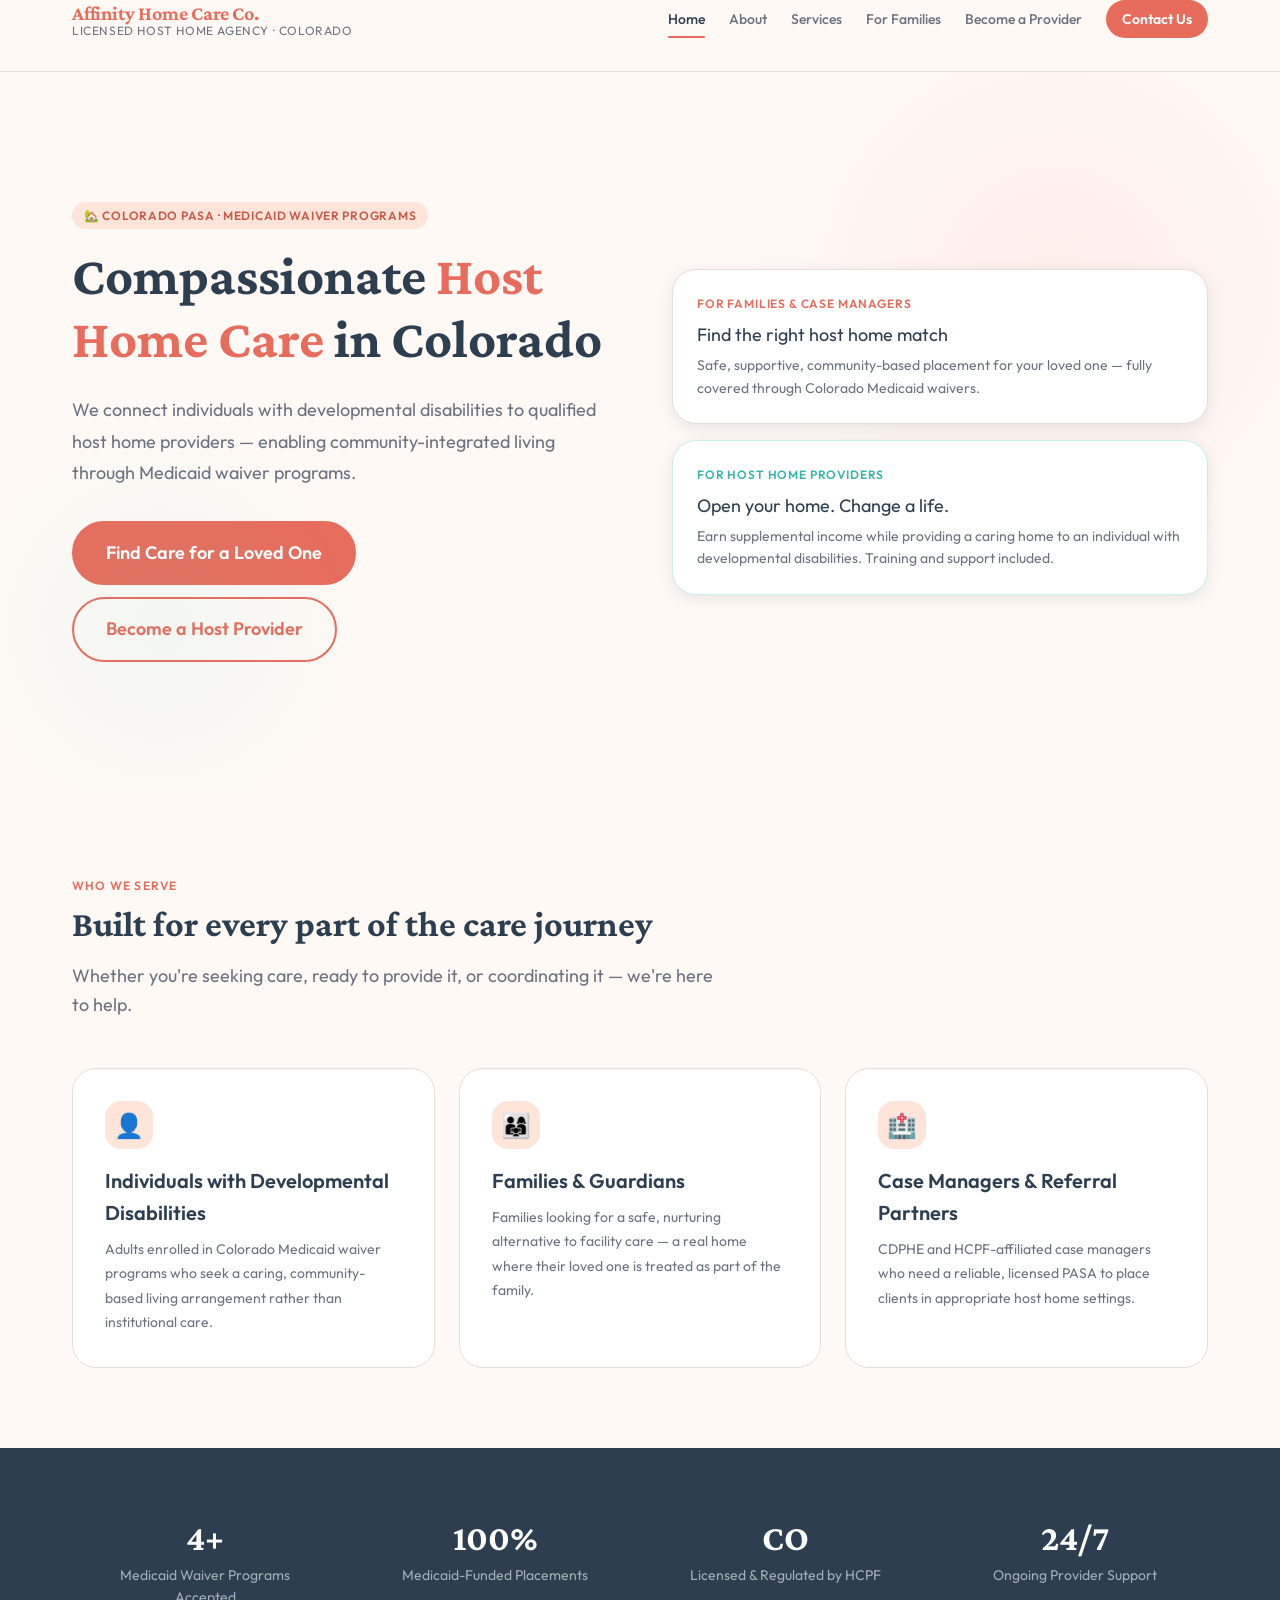
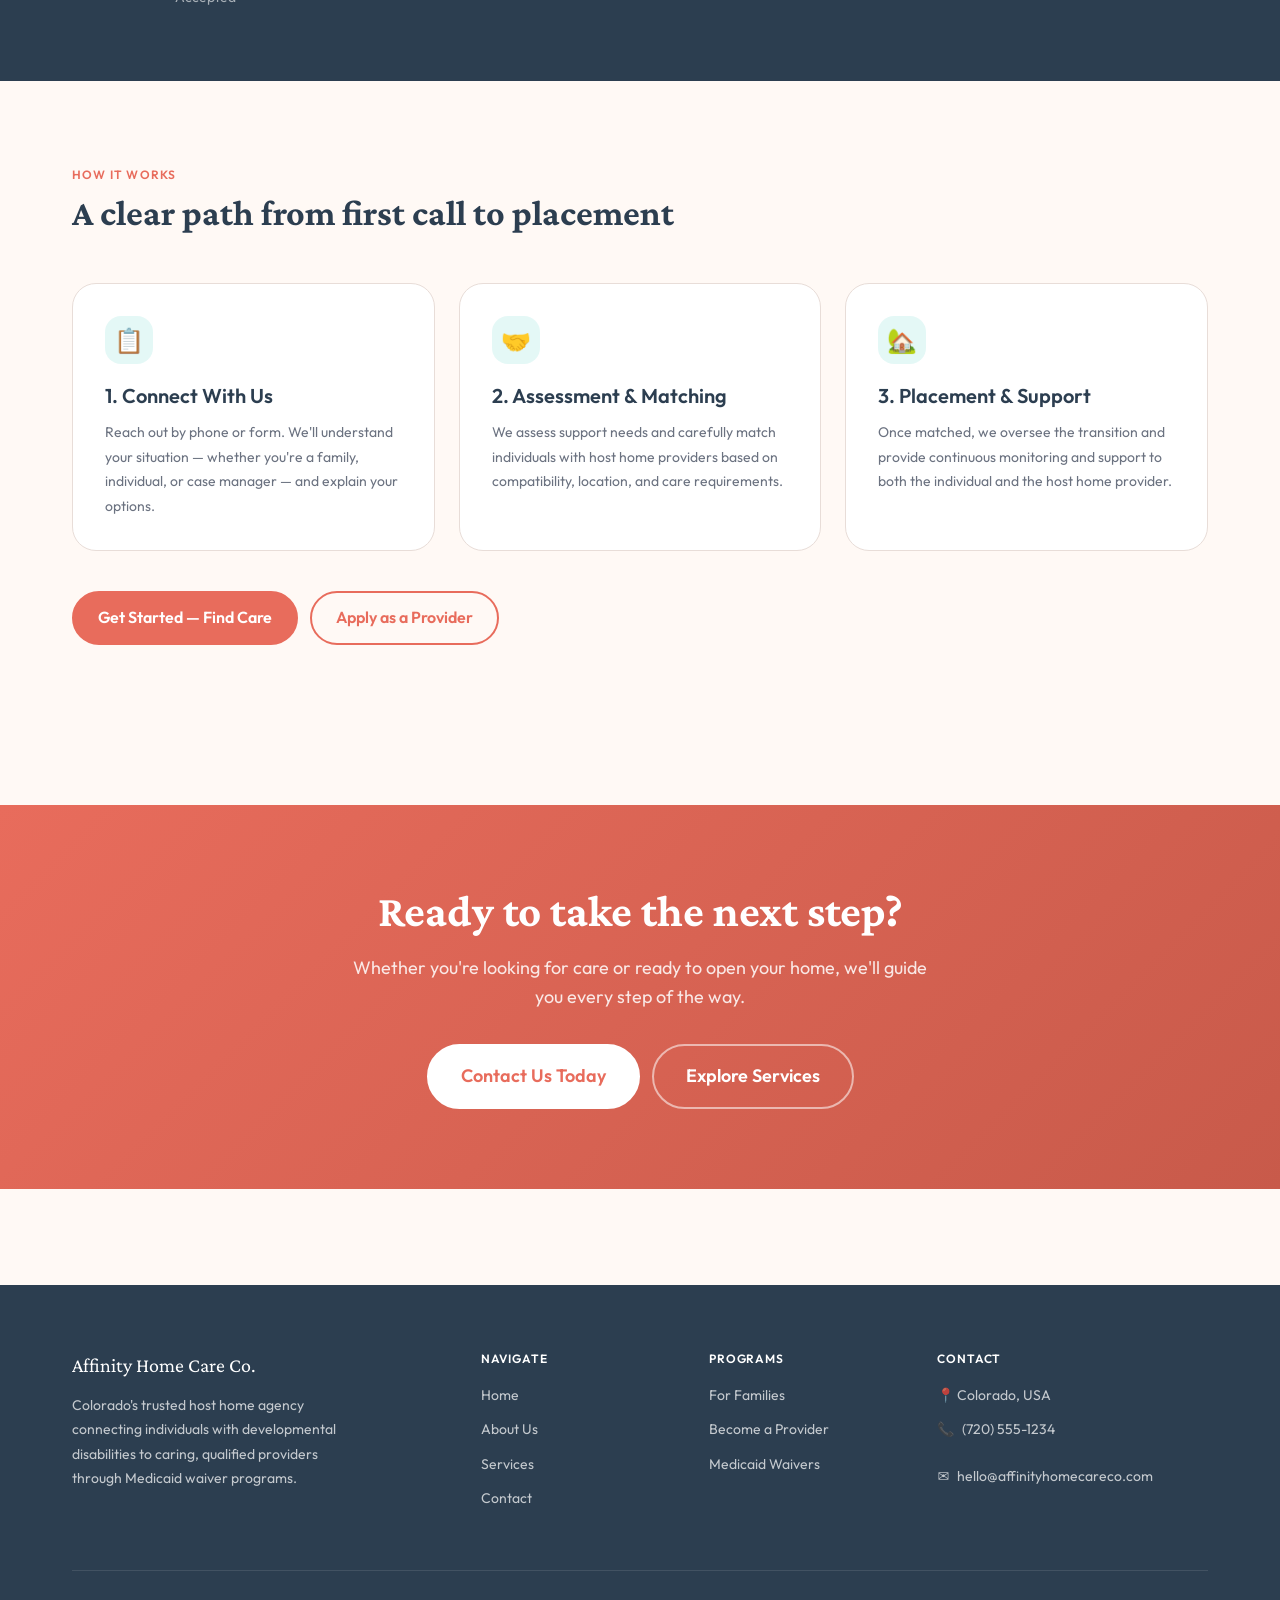
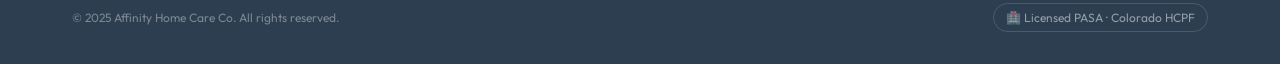
==== index.html @ 522bf079 "Add complete static website for affinityhomecareco.com Six-page site (Home, About, Services, Contact" ====
<!DOCTYPE html>
<html lang="en">
<head>
  <meta charset="UTF-8">
  <meta name="viewport" content="width=device-width, initial-scale=1.0">
  <meta name="description" content="Affinity Home Care Co. is a Colorado licensed host home agency (PASA) connecting individuals with developmental disabilities to caring, qualified providers through Medicaid waiver programs.">
  <meta name="robots" content="index, follow">
  <title>Affinity Home Care Co. | Colorado Host Home Agency</title>

  <link rel="preconnect" href="https://fonts.googleapis.com">
  <link rel="preconnect" href="https://fonts.gstatic.com" crossorigin>

  <link rel="stylesheet" href="css/base.css">
  <link rel="stylesheet" href="css/layout.css">
  <link rel="stylesheet" href="css/components.css">
  <link rel="stylesheet" href="css/pages/home.css">
</head>
<body>

  <!-- ── Header ── -->
  <header class="site-header" id="site-header">
    <div class="container">
      <nav class="nav" aria-label="Main navigation">
        <a href="index.html" class="nav__logo" aria-label="Affinity Home Care Co. — home">
          <span class="nav__logo-name">Affinity Home Care Co.</span>
          <span class="nav__logo-tag">Licensed Host Home Agency · Colorado</span>
        </a>

        <button class="nav__toggle" aria-expanded="false" aria-controls="nav-links" aria-label="Toggle navigation">
          <span></span><span></span><span></span>
        </button>

        <div class="nav__links" id="nav-links">
          <a href="index.html"     class="nav__link">Home</a>
          <a href="about.html"     class="nav__link">About</a>
          <a href="services.html"  class="nav__link">Services</a>
          <a href="families.html"  class="nav__link">For Families</a>
          <a href="providers.html" class="nav__link">Become a Provider</a>
          <a href="contact.html"   class="nav__cta">Contact Us</a>
        </div>
      </nav>
    </div>
  </header>

  <!-- ── Main ── -->
  <main>

    <!-- Hero -->
    <section class="hero">
      <div class="container">
        <div class="hero__inner">

          <div class="hero__content">
            <div class="hero__label">🏡 Colorado PASA · Medicaid Waiver Programs</div>
            <h1 class="hero__title">
              Compassionate <span>Host Home Care</span> in Colorado
            </h1>
            <p class="hero__desc">
              We connect individuals with developmental disabilities to qualified host home providers — enabling community-integrated living through Medicaid waiver programs.
            </p>
            <div class="hero__actions">
              <a href="families.html"  class="btn btn-primary btn-lg">Find Care for a Loved One</a>
              <a href="providers.html" class="btn btn-outline btn-lg">Become a Host Provider</a>
            </div>
          </div>

          <div class="hero__visual" aria-hidden="true">
            <div class="hero-card reveal">
              <div class="hero-card__eyebrow">For Families &amp; Case Managers</div>
              <div class="hero-card__title">Find the right host home match</div>
              <div class="hero-card__body">Safe, supportive, community-based placement for your loved one — fully covered through Colorado Medicaid waivers.</div>
            </div>
            <div class="hero-card hero-card--accent reveal reveal-delay-2">
              <div class="hero-card__eyebrow">For Host Home Providers</div>
              <div class="hero-card__title">Open your home. Change a life.</div>
              <div class="hero-card__body">Earn supplemental income while providing a caring home to an individual with developmental disabilities. Training and support included.</div>
            </div>
          </div>

        </div>
      </div>
    </section>

    <!-- Who We Serve -->
    <section class="section">
      <div class="container">
        <div class="section__header reveal">
          <div class="section__label">Who We Serve</div>
          <h2 class="section__title">Built for every part of the care journey</h2>
          <p class="section__desc">Whether you're seeking care, ready to provide it, or coordinating it — we're here to help.</p>
        </div>

        <div class="serve-grid">
          <div class="card reveal reveal-delay-1">
            <div class="card__icon">👤</div>
            <div class="card__title">Individuals with Developmental Disabilities</div>
            <p class="card__desc">Adults enrolled in Colorado Medicaid waiver programs who seek a caring, community-based living arrangement rather than institutional care.</p>
          </div>
          <div class="card reveal reveal-delay-2">
            <div class="card__icon">👨‍👩‍👧</div>
            <div class="card__title">Families &amp; Guardians</div>
            <p class="card__desc">Families looking for a safe, nurturing alternative to facility care — a real home where their loved one is treated as part of the family.</p>
          </div>
          <div class="card reveal reveal-delay-3">
            <div class="card__icon">🏥</div>
            <div class="card__title">Case Managers &amp; Referral Partners</div>
            <p class="card__desc">CDPHE and HCPF-affiliated case managers who need a reliable, licensed PASA to place clients in appropriate host home settings.</p>
          </div>
        </div>
      </div>
    </section>

    <!-- Stats bar -->
    <div class="stats-bar">
      <div class="container">
        <div class="grid-4">
          <div class="stat reveal">
            <div class="stat__number">4+</div>
            <div class="stat__label">Medicaid Waiver Programs Accepted</div>
          </div>
          <div class="stat reveal reveal-delay-1">
            <div class="stat__number">100%</div>
            <div class="stat__label">Medicaid-Funded Placements</div>
          </div>
          <div class="stat reveal reveal-delay-2">
            <div class="stat__number">CO</div>
            <div class="stat__label">Licensed &amp; Regulated by HCPF</div>
          </div>
          <div class="stat reveal reveal-delay-3">
            <div class="stat__number">24/7</div>
            <div class="stat__label">Ongoing Provider Support</div>
          </div>
        </div>
      </div>
    </div>

    <!-- How It Works -->
    <section class="section">
      <div class="container">
        <div class="section__header reveal">
          <div class="section__label">How It Works</div>
          <h2 class="section__title">A clear path from first call to placement</h2>
        </div>

        <div class="grid-3">
          <div class="card reveal reveal-delay-1">
            <div class="card__icon card__icon--accent">📋</div>
            <div class="card__title">1. Connect With Us</div>
            <p class="card__desc">Reach out by phone or form. We'll understand your situation — whether you're a family, individual, or case manager — and explain your options.</p>
          </div>
          <div class="card reveal reveal-delay-2">
            <div class="card__icon card__icon--accent">🤝</div>
            <div class="card__title">2. Assessment &amp; Matching</div>
            <p class="card__desc">We assess support needs and carefully match individuals with host home providers based on compatibility, location, and care requirements.</p>
          </div>
          <div class="card reveal reveal-delay-3">
            <div class="card__icon card__icon--accent">🏡</div>
            <div class="card__title">3. Placement &amp; Support</div>
            <p class="card__desc">Once matched, we oversee the transition and provide continuous monitoring and support to both the individual and the host home provider.</p>
          </div>
        </div>

        <div style="margin-top: var(--sp-10); display: flex; gap: var(--sp-3); flex-wrap: wrap;">
          <a href="families.html"  class="btn btn-primary reveal">Get Started — Find Care</a>
          <a href="providers.html" class="btn btn-outline reveal reveal-delay-1">Apply as a Provider</a>
        </div>
      </div>
    </section>

    <!-- Home CTA -->
    <div class="home-cta">
      <div class="container">
        <h2 class="home-cta__title">Ready to take the next step?</h2>
        <p class="home-cta__desc">Whether you're looking for care or ready to open your home, we'll guide you every step of the way.</p>
        <div class="home-cta__actions">
          <a href="contact.html"   class="btn btn-lg" style="background:white; color:var(--clr-primary); border-color:white;">Contact Us Today</a>
          <a href="services.html"  class="btn btn-outline btn-lg">Explore Services</a>
        </div>
      </div>
    </div>

  </main>

  <!-- ── Footer ── -->
  <footer class="site-footer">
    <div class="container">
      <div class="footer__grid">
        <div class="footer__col">
          <div class="footer__brand-name">Affinity Home Care Co.</div>
          <p class="footer__brand-desc">Colorado's trusted host home agency connecting individuals with developmental disabilities to caring, qualified providers through Medicaid waiver programs.</p>
        </div>
        <div class="footer__col">
          <div class="footer__col-title">Navigate</div>
          <a href="index.html">Home</a>
          <a href="about.html">About Us</a>
          <a href="services.html">Services</a>
          <a href="contact.html">Contact</a>
        </div>
        <div class="footer__col">
          <div class="footer__col-title">Programs</div>
          <a href="families.html">For Families</a>
          <a href="providers.html">Become a Provider</a>
          <a href="services.html#waivers">Medicaid Waivers</a>
        </div>
        <div class="footer__col">
          <div class="footer__col-title">Contact</div>
          <div class="footer__contact-item">📍 Colorado, USA</div>
          <div class="footer__contact-item">📞 <a href="tel:+17205551234">(720) 555-1234</a></div>
          <div class="footer__contact-item">✉️ <a href="mailto:hello@affinityhomecareco.com">hello@affinityhomecareco.com</a></div>
        </div>
      </div>
      <div class="footer__bottom">
        <span>&copy; 2025 Affinity Home Care Co. All rights reserved.</span>
        <span class="footer__badge">🏥 Licensed PASA · Colorado HCPF</span>
      </div>
    </div>
  </footer>

  <script src="js/nav.js"></script>
  <script src="js/animations.js"></script>
</body>
</html>
---- css/base.css ----
@import url('https://fonts.googleapis.com/css2?family=Crimson+Pro:ital,wght@0,400;0,600;0,700;1,400&family=Outfit:wght@400;500;600;700&display=swap');
@import './tokens.css';

*, *::before, *::after {
  box-sizing: border-box;
  margin: 0;
  padding: 0;
}

html {
  scroll-behavior: smooth;
  -webkit-text-size-adjust: 100%;
}

body {
  font-family: var(--font-body);
  font-size: var(--text-base);
  color: var(--clr-text);
  background-color: var(--clr-bg);
  line-height: 1.6;
  -webkit-font-smoothing: antialiased;
  -moz-osx-font-smoothing: grayscale;
}

img, svg {
  display: block;
  max-width: 100%;
}

a {
  color: inherit;
  text-decoration: none;
}

ul, ol {
  list-style: none;
}

button {
  cursor: pointer;
  font-family: inherit;
  border: none;
  background: none;
}

input, textarea, select {
  font-family: inherit;
  font-size: inherit;
}

h1, h2, h3, h4, h5, h6 {
  font-family: var(--font-heading);
  line-height: 1.2;
  color: var(--clr-text);
}

h1 { font-size: var(--text-5xl); }
h2 { font-size: var(--text-4xl); }
h3 { font-size: var(--text-2xl); }
h4 { font-size: var(--text-xl); }

p { max-width: 65ch; }

:focus-visible {
  outline: 2px solid var(--clr-primary);
  outline-offset: 3px;
  border-radius: var(--radius-sm);
}

.sr-only {
  position: absolute;
  width: 1px;
  height: 1px;
  padding: 0;
  margin: -1px;
  overflow: hidden;
  clip: rect(0, 0, 0, 0);
  white-space: nowrap;
  border: 0;
}
---- css/layout.css ----
@import './tokens.css';

/* ────────────────────────────────
   Container
   ──────────────────────────────── */
.container {
  width: 100%;
  max-width: var(--container-max);
  margin-inline: auto;
  padding-inline: var(--container-pad);
}

/* ────────────────────────────────
   Site Header & Nav
   ──────────────────────────────── */
.site-header {
  position: sticky;
  top: 0;
  z-index: 100;
  height: var(--nav-height);
  background: rgba(255, 249, 245, 0.96);
  backdrop-filter: blur(10px);
  -webkit-backdrop-filter: blur(10px);
  border-bottom: 1px solid var(--clr-border);
  transition: box-shadow var(--t-base);
}

.site-header.scrolled {
  box-shadow: var(--shadow-sm);
}

.nav {
  display: flex;
  align-items: center;
  justify-content: space-between;
  height: 100%;
}

.nav__logo {
  display: flex;
  flex-direction: column;
  line-height: 1.1;
  text-decoration: none;
}

.nav__logo-name {
  font-family: var(--font-heading);
  font-size: var(--text-xl);
  font-weight: var(--weight-bold);
  color: var(--clr-primary);
  letter-spacing: -0.01em;
}

.nav__logo-tag {
  font-size: var(--text-xs);
  color: var(--clr-text-muted);
  letter-spacing: 0.05em;
  text-transform: uppercase;
}

.nav__links {
  display: flex;
  align-items: center;
  gap: var(--sp-6);
}

.nav__link {
  font-size: var(--text-sm);
  font-weight: var(--weight-medium);
  color: var(--clr-text-muted);
  transition: color var(--t-fast);
  padding-block: var(--sp-2);
  position: relative;
}

.nav__link::after {
  content: '';
  position: absolute;
  bottom: 0;
  left: 0;
  width: 0;
  height: 2px;
  background: var(--clr-primary);
  transition: width var(--t-base);
  border-radius: var(--radius-full);
}

.nav__link:hover,
.nav__link.active {
  color: var(--clr-text);
}

.nav__link:hover::after,
.nav__link.active::after {
  width: 100%;
}

.nav__cta {
  font-size: var(--text-sm);
  font-weight: var(--weight-semibold);
  padding: var(--sp-2) var(--sp-4);
  background: var(--clr-primary);
  color: white;
  border-radius: var(--radius-full);
  transition: background var(--t-fast), transform var(--t-fast);
}

.nav__cta:hover {
  background: var(--clr-primary-dark);
  transform: translateY(-1px);
}

/* Mobile toggle */
.nav__toggle {
  display: none;
  flex-direction: column;
  gap: 5px;
  padding: var(--sp-2);
  z-index: 110;
  background: none;
  border: none;
  cursor: pointer;
}

.nav__toggle span {
  display: block;
  width: 22px;
  height: 2px;
  background: var(--clr-text);
  border-radius: var(--radius-full);
  transition: transform var(--t-base), opacity var(--t-base);
}

.nav__toggle[aria-expanded="true"] span:nth-child(1) {
  transform: translateY(7px) rotate(45deg);
}

.nav__toggle[aria-expanded="true"] span:nth-child(2) {
  opacity: 0;
}

.nav__toggle[aria-expanded="true"] span:nth-child(3) {
  transform: translateY(-7px) rotate(-45deg);
}

@media (max-width: 768px) {
  .nav__toggle { display: flex; }

  .nav__links {
    display: none;
    position: fixed;
    inset: var(--nav-height) 0 0 0;
    background: var(--clr-bg);
    flex-direction: column;
    align-items: center;
    justify-content: center;
    gap: var(--sp-8);
    z-index: 99;
  }

  .nav__links.open { display: flex; }

  .nav__link {
    font-size: var(--text-lg);
  }

  .nav__cta {
    font-size: var(--text-base);
    padding: var(--sp-3) var(--sp-8);
  }
}

/* ────────────────────────────────
   Site Footer
   ──────────────────────────────── */
.site-footer {
  background: var(--clr-text);
  color: rgba(255, 255, 255, 0.72);
  padding-block: var(--sp-16) var(--sp-8);
  margin-top: var(--sp-24);
}

.footer__grid {
  display: grid;
  grid-template-columns: 2fr 1fr 1fr 1.5fr;
  gap: var(--sp-12);
  padding-bottom: var(--sp-12);
  border-bottom: 1px solid rgba(255, 255, 255, 0.1);
  margin-bottom: var(--sp-8);
}

.footer__brand-name {
  font-family: var(--font-heading);
  font-size: var(--text-xl);
  color: white;
  margin-bottom: var(--sp-3);
}

.footer__brand-desc {
  font-size: var(--text-sm);
  line-height: 1.75;
  max-width: 30ch;
}

.footer__col-title {
  font-size: var(--text-xs);
  font-weight: var(--weight-semibold);
  color: white;
  letter-spacing: 0.07em;
  text-transform: uppercase;
  margin-bottom: var(--sp-4);
}

.footer__col a {
  display: block;
  font-size: var(--text-sm);
  margin-bottom: var(--sp-3);
  transition: color var(--t-fast);
}

.footer__col a:hover { color: white; }

.footer__contact-item {
  display: flex;
  align-items: flex-start;
  gap: var(--sp-2);
  font-size: var(--text-sm);
  margin-bottom: var(--sp-3);
}

.footer__bottom {
  display: flex;
  align-items: center;
  justify-content: space-between;
  font-size: var(--text-xs);
  color: rgba(255, 255, 255, 0.38);
}

.footer__badge {
  display: inline-flex;
  align-items: center;
  gap: var(--sp-2);
  padding: var(--sp-1) var(--sp-3);
  border: 1px solid rgba(255, 255, 255, 0.15);
  border-radius: var(--radius-full);
  font-size: var(--text-xs);
  color: rgba(255, 255, 255, 0.5);
}

@media (max-width: 900px) {
  .footer__grid { grid-template-columns: 1fr 1fr; }
}

@media (max-width: 560px) {
  .footer__grid { grid-template-columns: 1fr; gap: var(--sp-8); }
  .footer__bottom {
    flex-direction: column;
    gap: var(--sp-3);
    text-align: center;
  }
}

/* ────────────────────────────────
   Page layout helpers
   ──────────────────────────────── */
.page-hero {
  background: var(--clr-bg-alt);
  padding-block: var(--sp-16) var(--sp-12);
  border-bottom: 1px solid var(--clr-border);
}

.page-hero__label {
  display: inline-block;
  font-size: var(--text-xs);
  font-weight: var(--weight-semibold);
  letter-spacing: 0.1em;
  text-transform: uppercase;
  color: var(--clr-primary);
  margin-bottom: var(--sp-3);
}

.page-hero__title {
  font-size: clamp(2rem, 4vw, 3rem);
  margin-bottom: var(--sp-4);
}

.page-hero__desc {
  font-size: var(--text-lg);
  color: var(--clr-text-muted);
  max-width: 55ch;
}

.section {
  padding-block: var(--sp-20);
}

.section--alt {
  background: var(--clr-bg-alt);
}

.section__header {
  margin-bottom: var(--sp-12);
}

.section__label {
  display: inline-block;
  font-size: var(--text-xs);
  font-weight: var(--weight-semibold);
  letter-spacing: 0.1em;
  text-transform: uppercase;
  color: var(--clr-primary);
  margin-bottom: var(--sp-2);
}

.section__title {
  margin-bottom: var(--sp-4);
}

.section__desc {
  font-size: var(--text-lg);
  color: var(--clr-text-muted);
  max-width: 55ch;
}
---- css/components.css ----
@import './tokens.css';

/* ────────────────────────────────
   Buttons
   ──────────────────────────────── */
.btn {
  display: inline-flex;
  align-items: center;
  gap: var(--sp-2);
  padding: var(--sp-3) var(--sp-6);
  font-family: var(--font-body);
  font-size: var(--text-base);
  font-weight: var(--weight-semibold);
  border-radius: var(--radius-full);
  border: 2px solid transparent;
  cursor: pointer;
  text-decoration: none;
  white-space: nowrap;
  transition: background var(--t-fast), color var(--t-fast),
              border-color var(--t-fast), transform var(--t-fast),
              box-shadow var(--t-fast);
}

.btn:hover { transform: translateY(-2px); box-shadow: var(--shadow-md); }
.btn:active { transform: translateY(0); }

.btn-primary {
  background: var(--clr-primary);
  color: white;
  border-color: var(--clr-primary);
}
.btn-primary:hover { background: var(--clr-primary-dark); border-color: var(--clr-primary-dark); }

.btn-outline {
  background: transparent;
  color: var(--clr-primary);
  border-color: var(--clr-primary);
}
.btn-outline:hover { background: var(--clr-primary-light); }

.btn-accent {
  background: var(--clr-accent);
  color: white;
  border-color: var(--clr-accent);
}
.btn-accent:hover { background: var(--clr-accent-dark); border-color: var(--clr-accent-dark); }

.btn-lg {
  padding: var(--sp-4) var(--sp-8);
  font-size: var(--text-lg);
}

.btn-sm {
  padding: var(--sp-2) var(--sp-4);
  font-size: var(--text-sm);
}

/* ────────────────────────────────
   Cards
   ──────────────────────────────── */
.card {
  background: var(--clr-surface);
  border: 1px solid var(--clr-border);
  border-radius: var(--radius-xl);
  padding: var(--sp-8);
  transition: box-shadow var(--t-base), transform var(--t-base);
}

.card:hover { box-shadow: var(--shadow-md); transform: translateY(-3px); }

.card__icon {
  width: 48px;
  height: 48px;
  border-radius: var(--radius-lg);
  display: flex;
  align-items: center;
  justify-content: center;
  font-size: 1.5rem;
  margin-bottom: var(--sp-4);
  background: var(--clr-primary-light);
}

.card__icon--accent { background: rgba(78, 205, 196, 0.15); }

.card__title {
  font-size: var(--text-xl);
  font-weight: var(--weight-semibold);
  margin-bottom: var(--sp-2);
}

.card__desc {
  font-size: var(--text-sm);
  color: var(--clr-text-muted);
  line-height: 1.75;
}

/* ────────────────────────────────
   Badges
   ──────────────────────────────── */
.badge {
  display: inline-flex;
  align-items: center;
  gap: var(--sp-1);
  padding: var(--sp-1) var(--sp-3);
  border-radius: var(--radius-full);
  font-size: var(--text-xs);
  font-weight: var(--weight-semibold);
}

.badge--primary { background: var(--clr-primary-light); color: var(--clr-primary-dark); }
.badge--accent  { background: rgba(78, 205, 196, 0.15); color: var(--clr-accent-dark); }
.badge--success { background: rgba(34, 197, 94, 0.12);  color: #15803D; }

/* ────────────────────────────────
   Forms
   ──────────────────────────────── */
.form {
  display: flex;
  flex-direction: column;
  gap: var(--sp-4);
}

.form__row {
  display: grid;
  grid-template-columns: 1fr 1fr;
  gap: var(--sp-4);
}

.form__field {
  display: flex;
  flex-direction: column;
  gap: var(--sp-2);
}

.form__label {
  font-size: var(--text-sm);
  font-weight: var(--weight-medium);
  color: var(--clr-text);
}

.form__label--required::after {
  content: ' *';
  color: var(--clr-primary);
}

.form__input,
.form__select,
.form__textarea {
  width: 100%;
  padding: var(--sp-3) var(--sp-4);
  border: 1px solid var(--clr-border);
  border-radius: var(--radius-md);
  background: var(--clr-surface);
  color: var(--clr-text);
  font-size: var(--text-base);
  transition: border-color var(--t-fast), box-shadow var(--t-fast);
}

.form__input:focus,
.form__select:focus,
.form__textarea:focus {
  outline: none;
  border-color: var(--clr-primary);
  box-shadow: 0 0 0 3px rgba(232, 108, 92, 0.12);
}

.form__input.error,
.form__select.error,
.form__textarea.error {
  border-color: var(--clr-error);
}

.form__textarea { resize: vertical; min-height: 120px; }

.form__error {
  font-size: var(--text-xs);
  color: var(--clr-error);
  display: none;
}

.form__error.visible { display: block; }

.form__notice {
  padding: var(--sp-4) var(--sp-6);
  border-radius: var(--radius-md);
  font-weight: var(--weight-medium);
  font-size: var(--text-sm);
  display: none;
}

.form__notice.visible { display: block; }

.form__notice--success {
  background: rgba(34, 197, 94, 0.1);
  border: 1px solid rgba(34, 197, 94, 0.3);
  color: #15803D;
}

.form__notice--error {
  background: rgba(239, 68, 68, 0.08);
  border: 1px solid rgba(239, 68, 68, 0.25);
  color: #B91C1C;
}

@media (max-width: 600px) {
  .form__row { grid-template-columns: 1fr; }
}

/* ────────────────────────────────
   Grid helpers
   ──────────────────────────────── */
.grid-2 { display: grid; grid-template-columns: repeat(2, 1fr); gap: var(--sp-6); }
.grid-3 { display: grid; grid-template-columns: repeat(3, 1fr); gap: var(--sp-6); }
.grid-4 { display: grid; grid-template-columns: repeat(4, 1fr); gap: var(--sp-6); }

@media (max-width: 900px) {
  .grid-3 { grid-template-columns: repeat(2, 1fr); }
  .grid-4 { grid-template-columns: repeat(2, 1fr); }
}

@media (max-width: 600px) {
  .grid-2, .grid-3, .grid-4 { grid-template-columns: 1fr; }
}

/* ────────────────────────────────
   Stat block
   ──────────────────────────────── */
.stat {
  text-align: center;
  padding: var(--sp-6);
}

.stat__number {
  font-family: var(--font-heading);
  font-size: var(--text-4xl);
  font-weight: var(--weight-bold);
  color: var(--clr-primary);
  line-height: 1;
  margin-bottom: var(--sp-2);
}

.stat__label {
  font-size: var(--text-sm);
  color: var(--clr-text-muted);
}

/* ────────────────────────────────
   Checklist
   ──────────────────────────────── */
.checklist {
  display: flex;
  flex-direction: column;
  gap: var(--sp-3);
}

.checklist__item {
  display: flex;
  align-items: flex-start;
  gap: var(--sp-3);
  font-size: var(--text-base);
}

.checklist__icon {
  flex-shrink: 0;
  width: 20px;
  height: 20px;
  border-radius: var(--radius-full);
  background: var(--clr-primary-light);
  display: flex;
  align-items: center;
  justify-content: center;
  margin-top: 2px;
  color: var(--clr-primary);
  font-size: 0.65rem;
  font-weight: var(--weight-bold);
}

/* ────────────────────────────────
   FAQ accordion
   ──────────────────────────────── */
.faq {
  display: flex;
  flex-direction: column;
  gap: var(--sp-3);
}

.faq__item {
  border: 1px solid var(--clr-border);
  border-radius: var(--radius-lg);
  overflow: hidden;
  background: var(--clr-surface);
}

.faq__question {
  width: 100%;
  text-align: left;
  padding: var(--sp-4) var(--sp-6);
  font-weight: var(--weight-semibold);
  font-size: var(--text-base);
  background: var(--clr-surface);
  cursor: pointer;
  display: flex;
  justify-content: space-between;
  align-items: center;
  gap: var(--sp-4);
  transition: background var(--t-fast);
  border: none;
  font-family: var(--font-body);
  color: var(--clr-text);
}

.faq__question:hover { background: var(--clr-bg-alt); }

.faq__icon {
  flex-shrink: 0;
  font-size: 1.25rem;
  transition: transform var(--t-base);
  color: var(--clr-primary);
  line-height: 1;
}

.faq__item.open .faq__icon { transform: rotate(45deg); }

.faq__answer {
  max-height: 0;
  overflow: hidden;
  transition: max-height var(--t-slow);
}

.faq__answer-inner {
  padding: 0 var(--sp-6) var(--sp-6);
  font-size: var(--text-sm);
  color: var(--clr-text-muted);
  line-height: 1.8;
}

.faq__item.open .faq__answer { max-height: 600px; }

/* ────────────────────────────────
   Reveal animation
   ──────────────────────────────── */
.reveal {
  opacity: 0;
  transform: translateY(24px);
  transition: opacity var(--t-slow), transform var(--t-slow);
}

.reveal.visible {
  opacity: 1;
  transform: translateY(0);
}

.reveal-delay-1 { transition-delay: 100ms; }
.reveal-delay-2 { transition-delay: 200ms; }
.reveal-delay-3 { transition-delay: 300ms; }
.reveal-delay-4 { transition-delay: 400ms; }
---- css/pages/home.css ----
@import '../tokens.css';

/* ── Hero ── */
.hero {
  min-height: calc(88vh - var(--nav-height));
  display: flex;
  align-items: center;
  padding-block: var(--sp-20);
  position: relative;
  overflow: hidden;
}

.hero::before {
  content: '';
  position: absolute;
  top: -15%;
  right: -8%;
  width: 650px;
  height: 650px;
  border-radius: var(--radius-full);
  background: radial-gradient(circle, rgba(232, 108, 92, 0.08) 0%, transparent 68%);
  pointer-events: none;
}

.hero::after {
  content: '';
  position: absolute;
  bottom: -8%;
  left: -5%;
  width: 450px;
  height: 450px;
  border-radius: var(--radius-full);
  background: radial-gradient(circle, rgba(78, 205, 196, 0.07) 0%, transparent 68%);
  pointer-events: none;
}

.hero__inner {
  display: grid;
  grid-template-columns: 1fr 1fr;
  gap: var(--sp-16);
  align-items: center;
}

.hero__label {
  display: inline-flex;
  align-items: center;
  gap: var(--sp-2);
  padding: var(--sp-1) var(--sp-3);
  background: var(--clr-primary-light);
  color: var(--clr-primary-dark);
  border-radius: var(--radius-full);
  font-size: var(--text-xs);
  font-weight: var(--weight-semibold);
  letter-spacing: 0.06em;
  text-transform: uppercase;
  margin-bottom: var(--sp-4);
}

.hero__title {
  font-size: var(--text-5xl);
  line-height: 1.15;
  margin-bottom: var(--sp-6);
}

.hero__title span { color: var(--clr-primary); }

.hero__desc {
  font-size: var(--text-lg);
  color: var(--clr-text-muted);
  line-height: 1.75;
  margin-bottom: var(--sp-8);
  max-width: 50ch;
}

.hero__actions {
  display: flex;
  flex-wrap: wrap;
  gap: var(--sp-3);
  align-items: center;
}

/* Visual column */
.hero__visual {
  display: flex;
  flex-direction: column;
  gap: var(--sp-4);
}

.hero-card {
  background: var(--clr-surface);
  border: 1px solid var(--clr-border);
  border-radius: var(--radius-xl);
  padding: var(--sp-6);
  box-shadow: var(--shadow-md);
}

.hero-card--accent {
  border-color: rgba(78, 205, 196, 0.3);
}

.hero-card__eyebrow {
  font-size: var(--text-xs);
  font-weight: var(--weight-semibold);
  color: var(--clr-primary);
  text-transform: uppercase;
  letter-spacing: 0.07em;
  margin-bottom: var(--sp-2);
}

.hero-card--accent .hero-card__eyebrow {
  color: var(--clr-accent-dark);
}

.hero-card__title {
  font-size: var(--text-lg);
  margin-bottom: var(--sp-1);
}

.hero-card__body {
  font-size: var(--text-sm);
  color: var(--clr-text-muted);
}

/* ── Who We Serve ── */
.serve-grid {
  display: grid;
  grid-template-columns: repeat(3, 1fr);
  gap: var(--sp-6);
}

/* ── Stats bar ── */
.stats-bar {
  background: var(--clr-text);
  padding-block: var(--sp-12);
}

.stats-bar .stat__number { color: white; }
.stats-bar .stat__label  { color: rgba(255, 255, 255, 0.58); }

/* ── Home CTA ── */
.home-cta {
  background: linear-gradient(135deg, var(--clr-primary) 0%, #C85A4A 100%);
  padding-block: var(--sp-20);
  text-align: center;
  margin-top: var(--sp-20);
}

.home-cta__title {
  color: white;
  font-size: clamp(1.8rem, 3.5vw, 2.8rem);
  margin-bottom: var(--sp-4);
}

.home-cta__desc {
  color: rgba(255, 255, 255, 0.85);
  font-size: var(--text-lg);
  margin: 0 auto var(--sp-8);
  max-width: 50ch;
}

.home-cta__actions {
  display: flex;
  flex-wrap: wrap;
  gap: var(--sp-3);
  justify-content: center;
}

.home-cta .btn-outline {
  color: white;
  border-color: rgba(255, 255, 255, 0.55);
}

.home-cta .btn-outline:hover {
  background: rgba(255, 255, 255, 0.15);
}

@media (max-width: 900px) {
  .hero__inner { grid-template-columns: 1fr; }
  .hero__visual { display: none; }
  .serve-grid { grid-template-columns: 1fr; }
}
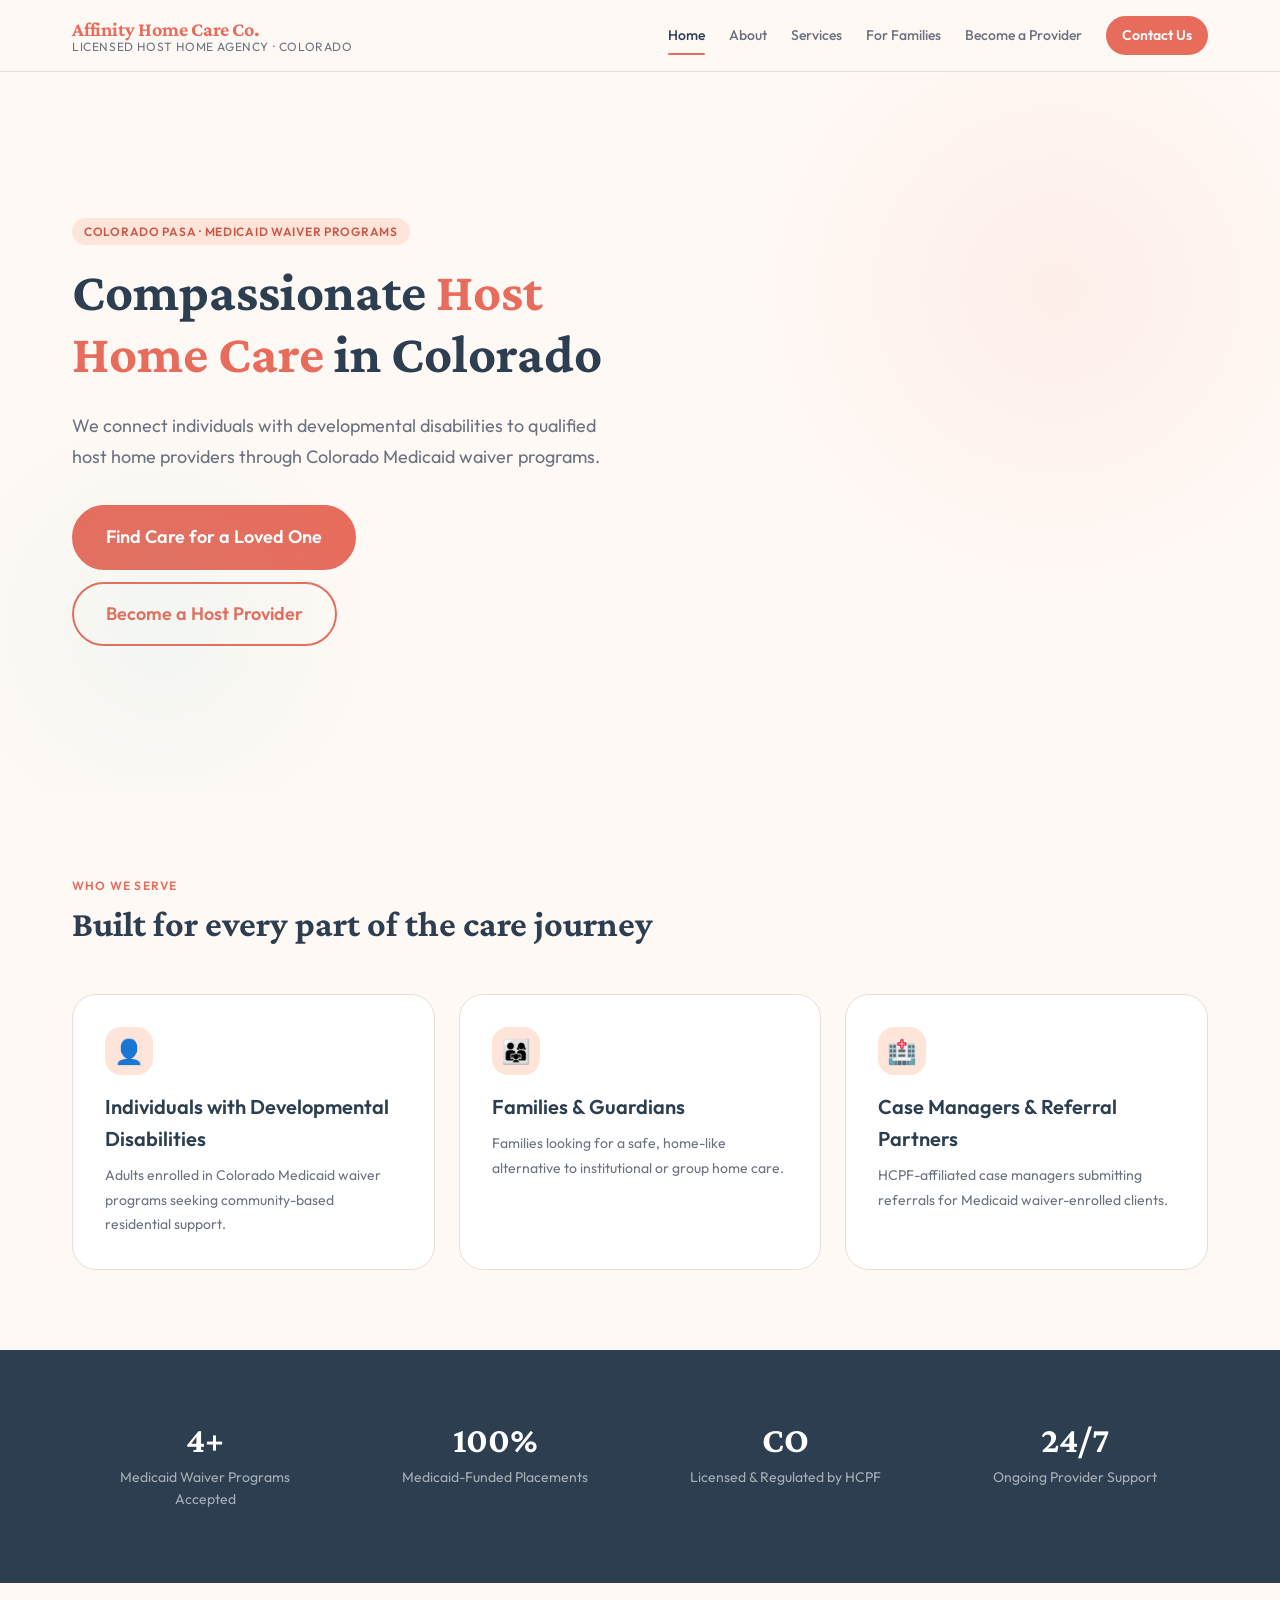
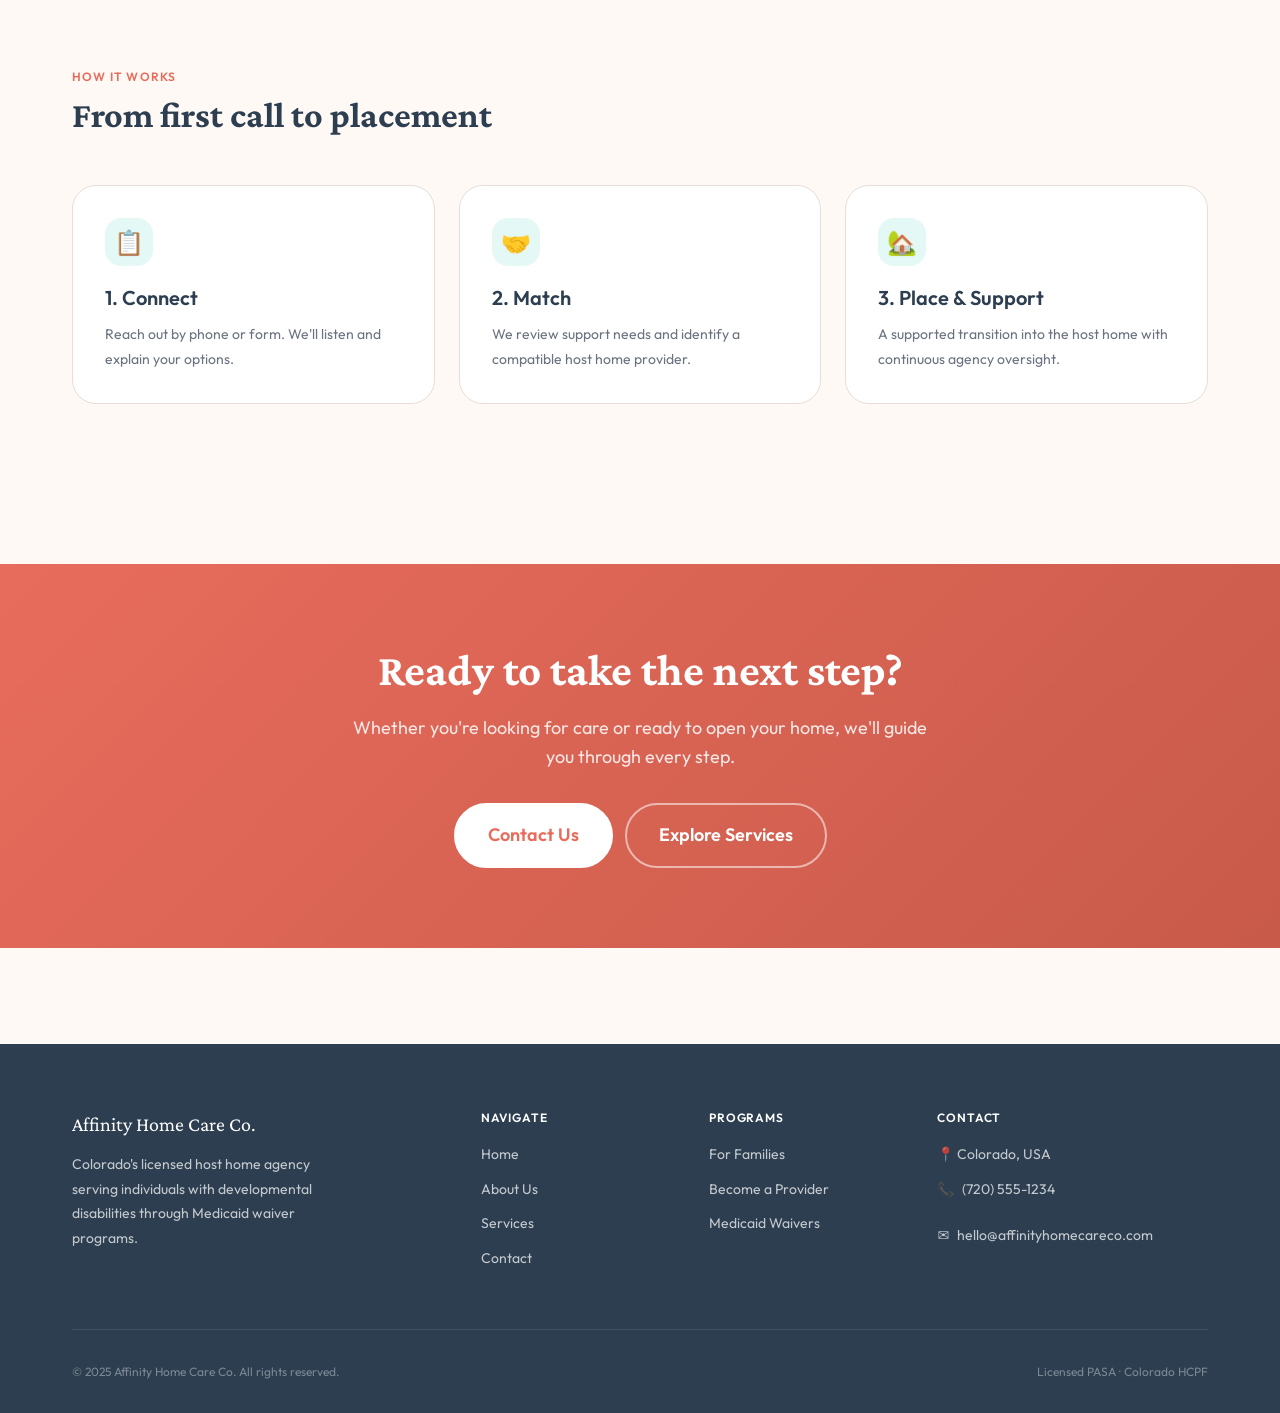
==== commit 17ae07e6: "Revise content density, emojis, and header alignment - Fix header: add height:100% to .site-header ." ====
--- a/index.html
+++ b/index.html
@@ -17,7 +17,6 @@
 </head>
 <body>
 
-  <!-- ── Header ── -->
   <header class="site-header" id="site-header">
     <div class="container">
       <nav class="nav" aria-label="Main navigation">
@@ -25,11 +24,9 @@
           <span class="nav__logo-name">Affinity Home Care Co.</span>
           <span class="nav__logo-tag">Licensed Host Home Agency · Colorado</span>
         </a>
-
         <button class="nav__toggle" aria-expanded="false" aria-controls="nav-links" aria-label="Toggle navigation">
           <span></span><span></span><span></span>
         </button>
-
         <div class="nav__links" id="nav-links">
           <a href="index.html"     class="nav__link">Home</a>
           <a href="about.html"     class="nav__link">About</a>
@@ -42,41 +39,21 @@
     </div>
   </header>
 
-  <!-- ── Main ── -->
   <main>
 
     <!-- Hero -->
     <section class="hero">
       <div class="container">
         <div class="hero__inner">
-
           <div class="hero__content">
-            <div class="hero__label">🏡 Colorado PASA · Medicaid Waiver Programs</div>
-            <h1 class="hero__title">
-              Compassionate <span>Host Home Care</span> in Colorado
-            </h1>
-            <p class="hero__desc">
-              We connect individuals with developmental disabilities to qualified host home providers — enabling community-integrated living through Medicaid waiver programs.
-            </p>
+            <div class="hero__label">Colorado PASA · Medicaid Waiver Programs</div>
+            <h1 class="hero__title">Compassionate <span>Host Home Care</span> in Colorado</h1>
+            <p class="hero__desc">We connect individuals with developmental disabilities to qualified host home providers through Colorado Medicaid waiver programs.</p>
             <div class="hero__actions">
               <a href="families.html"  class="btn btn-primary btn-lg">Find Care for a Loved One</a>
               <a href="providers.html" class="btn btn-outline btn-lg">Become a Host Provider</a>
             </div>
           </div>
-
-          <div class="hero__visual" aria-hidden="true">
-            <div class="hero-card reveal">
-              <div class="hero-card__eyebrow">For Families &amp; Case Managers</div>
-              <div class="hero-card__title">Find the right host home match</div>
-              <div class="hero-card__body">Safe, supportive, community-based placement for your loved one — fully covered through Colorado Medicaid waivers.</div>
-            </div>
-            <div class="hero-card hero-card--accent reveal reveal-delay-2">
-              <div class="hero-card__eyebrow">For Host Home Providers</div>
-              <div class="hero-card__title">Open your home. Change a life.</div>
-              <div class="hero-card__body">Earn supplemental income while providing a caring home to an individual with developmental disabilities. Training and support included.</div>
-            </div>
-          </div>
-
         </div>
       </div>
     </section>
@@ -87,30 +64,28 @@
         <div class="section__header reveal">
           <div class="section__label">Who We Serve</div>
           <h2 class="section__title">Built for every part of the care journey</h2>
-          <p class="section__desc">Whether you're seeking care, ready to provide it, or coordinating it — we're here to help.</p>
         </div>
-
         <div class="serve-grid">
           <div class="card reveal reveal-delay-1">
             <div class="card__icon">👤</div>
             <div class="card__title">Individuals with Developmental Disabilities</div>
-            <p class="card__desc">Adults enrolled in Colorado Medicaid waiver programs who seek a caring, community-based living arrangement rather than institutional care.</p>
+            <p class="card__desc">Adults enrolled in Colorado Medicaid waiver programs seeking community-based residential support.</p>
           </div>
           <div class="card reveal reveal-delay-2">
             <div class="card__icon">👨‍👩‍👧</div>
             <div class="card__title">Families &amp; Guardians</div>
-            <p class="card__desc">Families looking for a safe, nurturing alternative to facility care — a real home where their loved one is treated as part of the family.</p>
+            <p class="card__desc">Families looking for a safe, home-like alternative to institutional or group home care.</p>
           </div>
           <div class="card reveal reveal-delay-3">
             <div class="card__icon">🏥</div>
             <div class="card__title">Case Managers &amp; Referral Partners</div>
-            <p class="card__desc">CDPHE and HCPF-affiliated case managers who need a reliable, licensed PASA to place clients in appropriate host home settings.</p>
+            <p class="card__desc">HCPF-affiliated case managers submitting referrals for Medicaid waiver-enrolled clients.</p>
           </div>
         </div>
       </div>
     </section>
 
-    <!-- Stats bar -->
+    <!-- Stats -->
     <div class="stats-bar">
       <div class="container">
         <div class="grid-4">
@@ -139,55 +114,48 @@
       <div class="container">
         <div class="section__header reveal">
           <div class="section__label">How It Works</div>
-          <h2 class="section__title">A clear path from first call to placement</h2>
+          <h2 class="section__title">From first call to placement</h2>
         </div>
-
         <div class="grid-3">
           <div class="card reveal reveal-delay-1">
             <div class="card__icon card__icon--accent">📋</div>
-            <div class="card__title">1. Connect With Us</div>
-            <p class="card__desc">Reach out by phone or form. We'll understand your situation — whether you're a family, individual, or case manager — and explain your options.</p>
+            <div class="card__title">1. Connect</div>
+            <p class="card__desc">Reach out by phone or form. We'll listen and explain your options.</p>
           </div>
           <div class="card reveal reveal-delay-2">
             <div class="card__icon card__icon--accent">🤝</div>
-            <div class="card__title">2. Assessment &amp; Matching</div>
-            <p class="card__desc">We assess support needs and carefully match individuals with host home providers based on compatibility, location, and care requirements.</p>
+            <div class="card__title">2. Match</div>
+            <p class="card__desc">We review support needs and identify a compatible host home provider.</p>
           </div>
           <div class="card reveal reveal-delay-3">
             <div class="card__icon card__icon--accent">🏡</div>
-            <div class="card__title">3. Placement &amp; Support</div>
-            <p class="card__desc">Once matched, we oversee the transition and provide continuous monitoring and support to both the individual and the host home provider.</p>
+            <div class="card__title">3. Place &amp; Support</div>
+            <p class="card__desc">A supported transition into the host home with continuous agency oversight.</p>
           </div>
-        </div>
-
-        <div style="margin-top: var(--sp-10); display: flex; gap: var(--sp-3); flex-wrap: wrap;">
-          <a href="families.html"  class="btn btn-primary reveal">Get Started — Find Care</a>
-          <a href="providers.html" class="btn btn-outline reveal reveal-delay-1">Apply as a Provider</a>
         </div>
       </div>
     </section>
 
-    <!-- Home CTA -->
+    <!-- CTA -->
     <div class="home-cta">
       <div class="container">
         <h2 class="home-cta__title">Ready to take the next step?</h2>
-        <p class="home-cta__desc">Whether you're looking for care or ready to open your home, we'll guide you every step of the way.</p>
+        <p class="home-cta__desc">Whether you're looking for care or ready to open your home, we'll guide you through every step.</p>
         <div class="home-cta__actions">
-          <a href="contact.html"   class="btn btn-lg" style="background:white; color:var(--clr-primary); border-color:white;">Contact Us Today</a>
-          <a href="services.html"  class="btn btn-outline btn-lg">Explore Services</a>
+          <a href="contact.html"  class="btn btn-lg" style="background:white; color:var(--clr-primary); border-color:white;">Contact Us</a>
+          <a href="services.html" class="btn btn-outline btn-lg">Explore Services</a>
         </div>
       </div>
     </div>
 
   </main>
 
-  <!-- ── Footer ── -->
   <footer class="site-footer">
     <div class="container">
       <div class="footer__grid">
         <div class="footer__col">
           <div class="footer__brand-name">Affinity Home Care Co.</div>
-          <p class="footer__brand-desc">Colorado's trusted host home agency connecting individuals with developmental disabilities to caring, qualified providers through Medicaid waiver programs.</p>
+          <p class="footer__brand-desc">Colorado's licensed host home agency serving individuals with developmental disabilities through Medicaid waiver programs.</p>
         </div>
         <div class="footer__col">
           <div class="footer__col-title">Navigate</div>
@@ -211,7 +179,7 @@
       </div>
       <div class="footer__bottom">
         <span>&copy; 2025 Affinity Home Care Co. All rights reserved.</span>
-        <span class="footer__badge">🏥 Licensed PASA · Colorado HCPF</span>
+        <span>Licensed PASA · Colorado HCPF</span>
       </div>
     </div>
   </footer>
--- a/css/layout.css
+++ b/css/layout.css
@@ -8,6 +8,10 @@
   max-width: var(--container-max);
   margin-inline: auto;
   padding-inline: var(--container-pad);
+}
+
+.site-header .container {
+  height: 100%;
 }
 
 /* ────────────────────────────────
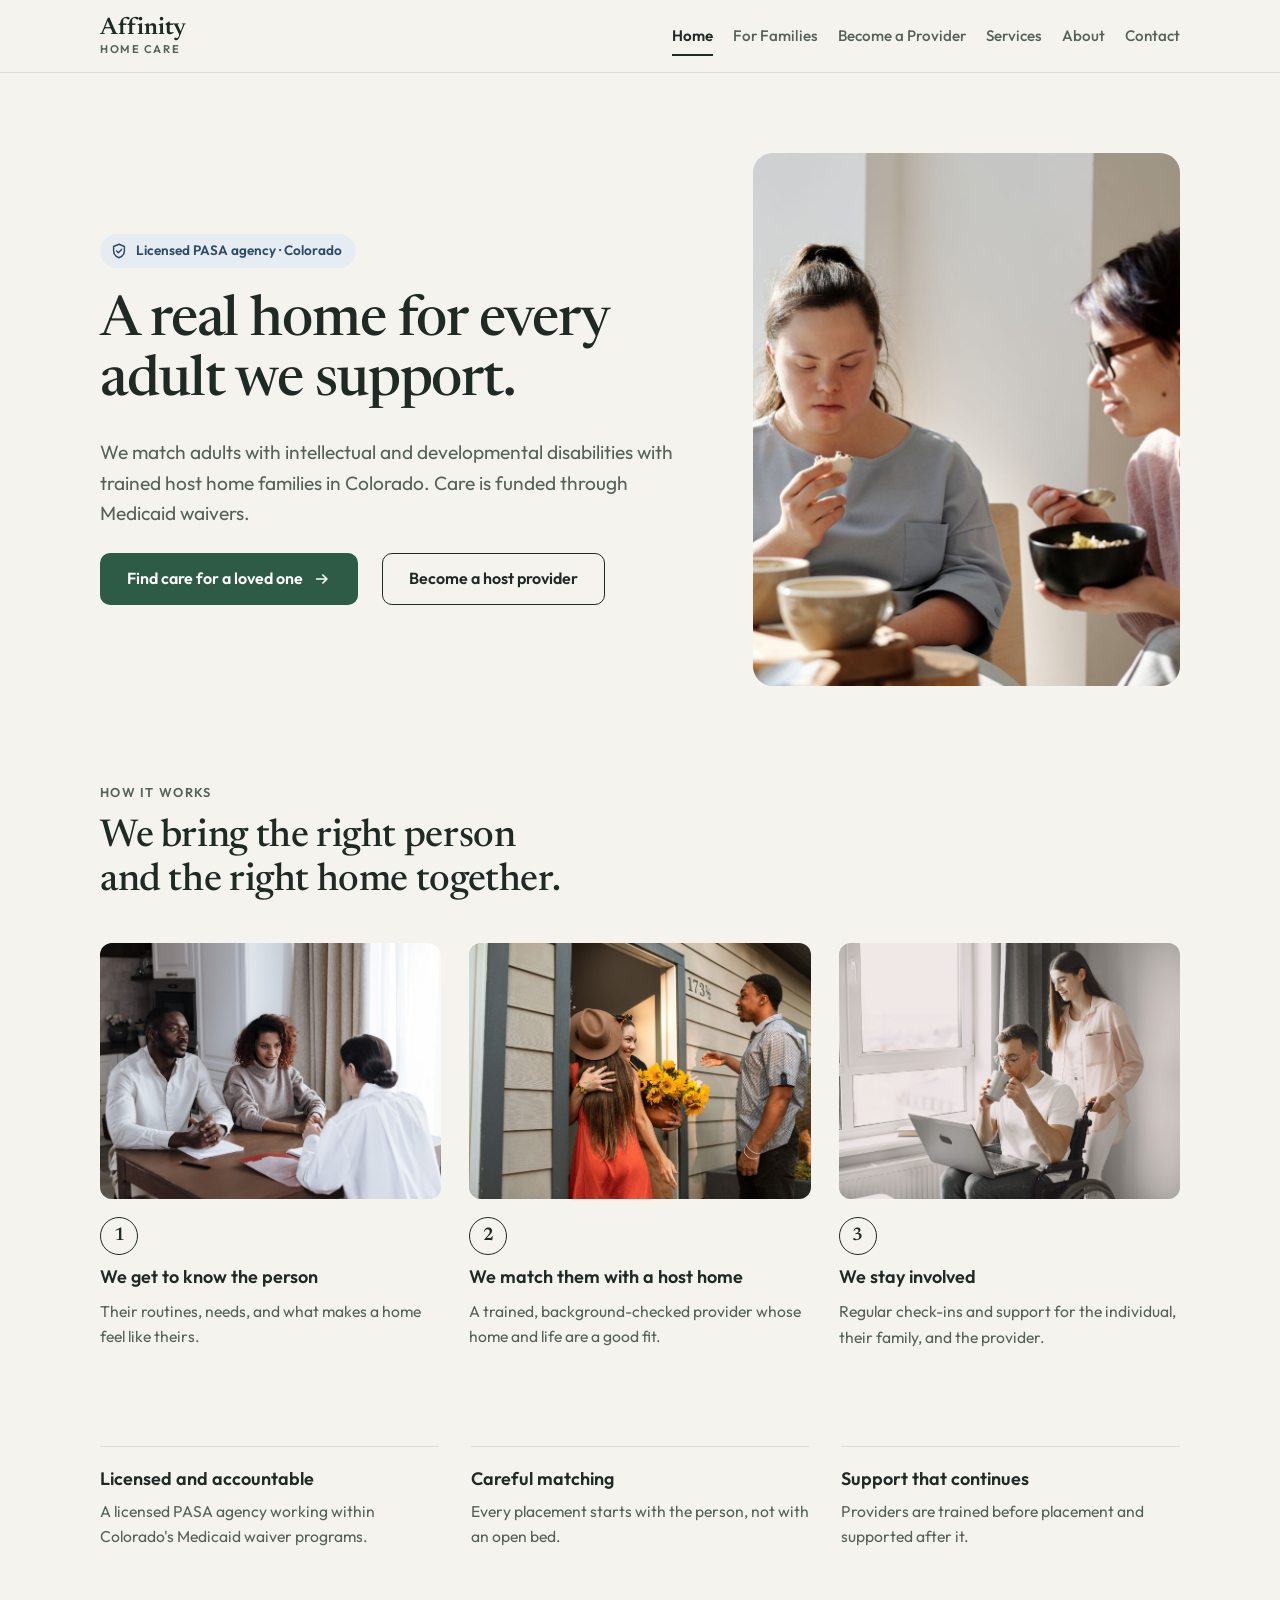
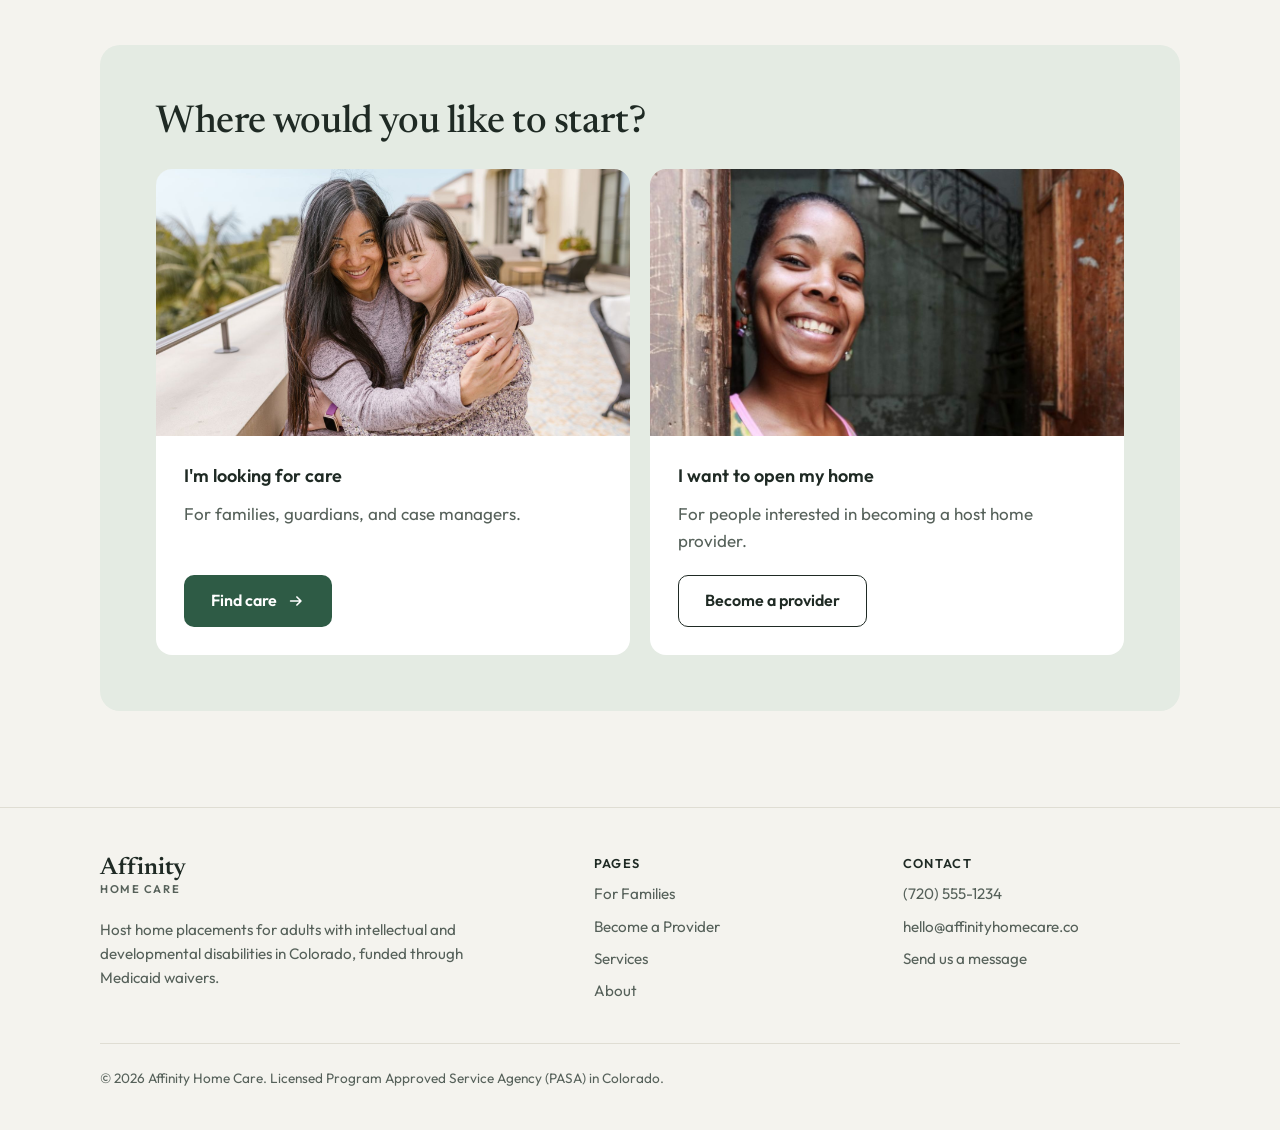
==== commit 921dc471: "first-depoly" ====
--- a/index.html
+++ b/index.html
@@ -1,190 +1,137 @@
-<!DOCTYPE html>
+<!doctype html>
 <html lang="en">
 <head>
-  <meta charset="UTF-8">
-  <meta name="viewport" content="width=device-width, initial-scale=1.0">
-  <meta name="description" content="Affinity Home Care Co. is a Colorado licensed host home agency (PASA) connecting individuals with developmental disabilities to caring, qualified providers through Medicaid waiver programs.">
-  <meta name="robots" content="index, follow">
-  <title>Affinity Home Care Co. | Colorado Host Home Agency</title>
-
+  <meta charset="utf-8">
+  <meta name="viewport" content="width=device-width, initial-scale=1, viewport-fit=cover">
+  <title>Affinity Home Care | Host Homes in Colorado</title>
+  <meta name="description" content="Affinity Home Care matches adults with intellectual and developmental disabilities with trained host home families in Colorado, funded through Medicaid waivers.">
+  <meta property="og:title" content="Affinity Home Care | Host Homes in Colorado">
+  <meta property="og:description" content="Affinity Home Care matches adults with intellectual and developmental disabilities with trained host home families in Colorado, funded through Medicaid waivers.">
+  <meta property="og:type" content="website">
+  <meta property="og:image" content="assets/images/home-hero.jpg">
+  <meta name="theme-color" content="#F4F3EE">
+  <link rel="icon" href="assets/images/favicon.svg" type="image/svg+xml">
   <link rel="preconnect" href="https://fonts.googleapis.com">
   <link rel="preconnect" href="https://fonts.gstatic.com" crossorigin>
-
-  <link rel="stylesheet" href="css/base.css">
-  <link rel="stylesheet" href="css/layout.css">
-  <link rel="stylesheet" href="css/components.css">
-  <link rel="stylesheet" href="css/pages/home.css">
+  <link rel="stylesheet" href="https://fonts.googleapis.com/css2?family=Newsreader:opsz,wght@6..72,400..600&family=Outfit:wght@400;500;600&display=swap">
+  <link rel="stylesheet" href="assets/css/styles.css">
 </head>
 <body>
-
-  <header class="site-header" id="site-header">
-    <div class="container">
-      <nav class="nav" aria-label="Main navigation">
-        <a href="index.html" class="nav__logo" aria-label="Affinity Home Care Co. — home">
-          <span class="nav__logo-name">Affinity Home Care Co.</span>
-          <span class="nav__logo-tag">Licensed Host Home Agency · Colorado</span>
-        </a>
-        <button class="nav__toggle" aria-expanded="false" aria-controls="nav-links" aria-label="Toggle navigation">
-          <span></span><span></span><span></span>
-        </button>
-        <div class="nav__links" id="nav-links">
-          <a href="index.html"     class="nav__link">Home</a>
-          <a href="about.html"     class="nav__link">About</a>
-          <a href="services.html"  class="nav__link">Services</a>
-          <a href="families.html"  class="nav__link">For Families</a>
-          <a href="providers.html" class="nav__link">Become a Provider</a>
-          <a href="contact.html"   class="nav__cta">Contact Us</a>
-        </div>
+  <a class="skip" href="#main">Skip to content</a>
+  <header class="site-header">
+    <div class="wrap header-row">
+      <a class="wordmark" href="index.html" aria-label="Affinity Home Care, home">
+        <span class="wordmark-name">Affinity</span>
+        <span class="wordmark-sub">Home Care</span>
+      </a>
+      <button class="menu-btn" type="button" aria-expanded="false" aria-controls="site-nav">Menu</button>
+      <nav class="nav" id="site-nav" aria-label="Main">
+        <a href="index.html" aria-current="page">Home</a>
+        <a href="families.html">For Families</a>
+        <a href="providers.html">Become a Provider</a>
+        <a href="services.html">Services</a>
+        <a href="about.html">About</a>
+        <a href="contact.html">Contact</a>
       </nav>
     </div>
   </header>
 
-  <main>
+  <main id="main">
+    <section class="hero">
+      <div class="wrap hero-split">
+        <div class="stack">
+          <span class="badge-trust"><svg viewBox="0 0 20 20" fill="none" aria-hidden="true"><path d="M10 2.5 4 5v4.6c0 3.7 2.6 6.7 6 7.9 3.4-1.2 6-4.2 6-7.9V5l-6-2.5Z" stroke="currentColor" stroke-width="1.6" stroke-linejoin="round"/><path d="m7.3 10 2 2 3.6-3.8" stroke="currentColor" stroke-width="1.6" stroke-linecap="round" stroke-linejoin="round"/></svg>Licensed PASA agency · Colorado</span>
+          <h1>A real home for every adult we support.</h1>
+          <p class="lead">We match adults with intellectual and developmental disabilities with trained host home families in Colorado. Care is funded through Medicaid waivers.</p>
+          <div class="actions">
+            <a class="btn btn-primary" href="families.html">Find care for a loved one<svg class="arrow" viewBox="0 0 20 20" fill="none" aria-hidden="true"><path d="M4 10h11M11 5.5 15.5 10 11 14.5" stroke="currentColor" stroke-width="1.8" stroke-linecap="round" stroke-linejoin="round"/></svg></a>
+            <a class="btn btn-secondary" href="providers.html">Become a host provider</a>
+          </div>
+        </div>
+        <figure class="photo photo-lg photo-portrait"><img src="assets/images/home-hero.jpg" alt="A young woman with Down syndrome and her host home provider sharing breakfast at the table" width="1600" height="1068" decoding="async" fetchpriority="high" style="object-position: 40% center"></figure>
+      </div>
+    </section>
 
-    <!-- Hero -->
-    <section class="hero">
-      <div class="container">
-        <div class="hero__inner">
-          <div class="hero__content">
-            <div class="hero__label">Colorado PASA · Medicaid Waiver Programs</div>
-            <h1 class="hero__title">Compassionate <span>Host Home Care</span> in Colorado</h1>
-            <p class="hero__desc">We connect individuals with developmental disabilities to qualified host home providers through Colorado Medicaid waiver programs.</p>
-            <div class="hero__actions">
-              <a href="families.html"  class="btn btn-primary btn-lg">Find Care for a Loved One</a>
-              <a href="providers.html" class="btn btn-outline btn-lg">Become a Host Provider</a>
+    <section class="section">
+      <div class="wrap">
+        <div class="section-head">
+          <p class="eyebrow">How it works</p>
+          <h2>We bring the right person and the right home together.</h2>
+        </div>
+        <ol class="steps">
+          <li><figure class="photo "><img src="assets/images/home-step-know.jpg" alt="A coordinator meeting with a couple at their kitchen table" width="1600" height="1067" decoding="async" loading="lazy"></figure><h3>We get to know the person</h3><p>Their routines, needs, and what makes a home feel like theirs.</p></li>
+          <li><figure class="photo "><img src="assets/images/home-step-match.jpg" alt="Visitors greeted warmly with sunflowers at the front door of a home" width="1600" height="1067" decoding="async" loading="lazy"></figure><h3>We match them with a host home</h3><p>A trained, background-checked provider whose home and life are a good fit.</p></li>
+          <li><figure class="photo "><img src="assets/images/home-step-support.jpg" alt="A support worker checking in with a man over coffee at home" width="1600" height="1067" decoding="async" loading="lazy"></figure><h3>We stay involved</h3><p>Regular check-ins and support for the individual, their family, and the provider.</p></li>
+        </ol>
+      </div>
+    </section>
+
+    <section class="section">
+      <div class="wrap points">
+        <div><h3>Licensed and accountable</h3><p>A licensed PASA agency working within Colorado's Medicaid waiver programs.</p></div>
+        <div><h3>Careful matching</h3><p>Every placement starts with the person, not with an open bed.</p></div>
+        <div><h3>Support that continues</h3><p>Providers are trained before placement and supported after it.</p></div>
+      </div>
+    </section>
+
+    <section class="section">
+      <div class="wrap">
+        <div class="panel panel-choices">
+          <h2>Where would you like to start?</h2>
+          <div class="choices">
+            <div class="choice">
+              <figure class="photo photo-card"><img src="assets/images/home-choice-care.jpg" alt="A mother hugging her daughter with Down syndrome on a sunny patio" width="1600" height="1067" decoding="async" loading="lazy" style="object-position: center 30%"></figure>
+              <div class="choice-body">
+                <h3>I'm looking for care</h3>
+                <p>For families, guardians, and case managers.</p>
+                <a class="btn btn-primary" href="families.html">Find care<svg class="arrow" viewBox="0 0 20 20" fill="none" aria-hidden="true"><path d="M4 10h11M11 5.5 15.5 10 11 14.5" stroke="currentColor" stroke-width="1.8" stroke-linecap="round" stroke-linejoin="round"/></svg></a>
+              </div>
+            </div>
+            <div class="choice">
+              <figure class="photo photo-card"><img src="assets/images/home-choice-provider.jpg" alt="A smiling woman welcoming someone at her front door" width="1000" height="1500" decoding="async" loading="lazy" style="object-position: center 25%"></figure>
+              <div class="choice-body">
+                <h3>I want to open my home</h3>
+                <p>For people interested in becoming a host home provider.</p>
+                <a class="btn btn-secondary" href="providers.html">Become a provider</a>
+              </div>
             </div>
           </div>
         </div>
       </div>
     </section>
-
-    <!-- Who We Serve -->
-    <section class="section">
-      <div class="container">
-        <div class="section__header reveal">
-          <div class="section__label">Who We Serve</div>
-          <h2 class="section__title">Built for every part of the care journey</h2>
-        </div>
-        <div class="serve-grid">
-          <div class="card reveal reveal-delay-1">
-            <div class="card__icon">👤</div>
-            <div class="card__title">Individuals with Developmental Disabilities</div>
-            <p class="card__desc">Adults enrolled in Colorado Medicaid waiver programs seeking community-based residential support.</p>
-          </div>
-          <div class="card reveal reveal-delay-2">
-            <div class="card__icon">👨‍👩‍👧</div>
-            <div class="card__title">Families &amp; Guardians</div>
-            <p class="card__desc">Families looking for a safe, home-like alternative to institutional or group home care.</p>
-          </div>
-          <div class="card reveal reveal-delay-3">
-            <div class="card__icon">🏥</div>
-            <div class="card__title">Case Managers &amp; Referral Partners</div>
-            <p class="card__desc">HCPF-affiliated case managers submitting referrals for Medicaid waiver-enrolled clients.</p>
-          </div>
-        </div>
-      </div>
-    </section>
-
-    <!-- Stats -->
-    <div class="stats-bar">
-      <div class="container">
-        <div class="grid-4">
-          <div class="stat reveal">
-            <div class="stat__number">4+</div>
-            <div class="stat__label">Medicaid Waiver Programs Accepted</div>
-          </div>
-          <div class="stat reveal reveal-delay-1">
-            <div class="stat__number">100%</div>
-            <div class="stat__label">Medicaid-Funded Placements</div>
-          </div>
-          <div class="stat reveal reveal-delay-2">
-            <div class="stat__number">CO</div>
-            <div class="stat__label">Licensed &amp; Regulated by HCPF</div>
-          </div>
-          <div class="stat reveal reveal-delay-3">
-            <div class="stat__number">24/7</div>
-            <div class="stat__label">Ongoing Provider Support</div>
-          </div>
-        </div>
-      </div>
-    </div>
-
-    <!-- How It Works -->
-    <section class="section">
-      <div class="container">
-        <div class="section__header reveal">
-          <div class="section__label">How It Works</div>
-          <h2 class="section__title">From first call to placement</h2>
-        </div>
-        <div class="grid-3">
-          <div class="card reveal reveal-delay-1">
-            <div class="card__icon card__icon--accent">📋</div>
-            <div class="card__title">1. Connect</div>
-            <p class="card__desc">Reach out by phone or form. We'll listen and explain your options.</p>
-          </div>
-          <div class="card reveal reveal-delay-2">
-            <div class="card__icon card__icon--accent">🤝</div>
-            <div class="card__title">2. Match</div>
-            <p class="card__desc">We review support needs and identify a compatible host home provider.</p>
-          </div>
-          <div class="card reveal reveal-delay-3">
-            <div class="card__icon card__icon--accent">🏡</div>
-            <div class="card__title">3. Place &amp; Support</div>
-            <p class="card__desc">A supported transition into the host home with continuous agency oversight.</p>
-          </div>
-        </div>
-      </div>
-    </section>
-
-    <!-- CTA -->
-    <div class="home-cta">
-      <div class="container">
-        <h2 class="home-cta__title">Ready to take the next step?</h2>
-        <p class="home-cta__desc">Whether you're looking for care or ready to open your home, we'll guide you through every step.</p>
-        <div class="home-cta__actions">
-          <a href="contact.html"  class="btn btn-lg" style="background:white; color:var(--clr-primary); border-color:white;">Contact Us</a>
-          <a href="services.html" class="btn btn-outline btn-lg">Explore Services</a>
-        </div>
-      </div>
-    </div>
-
   </main>
 
   <footer class="site-footer">
-    <div class="container">
-      <div class="footer__grid">
-        <div class="footer__col">
-          <div class="footer__brand-name">Affinity Home Care Co.</div>
-          <p class="footer__brand-desc">Colorado's licensed host home agency serving individuals with developmental disabilities through Medicaid waiver programs.</p>
+    <div class="wrap">
+      <div class="footer-row">
+        <div class="stack-sm">
+          <a class="wordmark" href="index.html" aria-label="Affinity Home Care, home">
+            <span class="wordmark-name">Affinity</span>
+            <span class="wordmark-sub">Home Care</span>
+          </a>
+          <p style="max-width:28em">Host home placements for adults with intellectual and developmental disabilities in Colorado, funded through Medicaid waivers.</p>
         </div>
-        <div class="footer__col">
-          <div class="footer__col-title">Navigate</div>
-          <a href="index.html">Home</a>
-          <a href="about.html">About Us</a>
-          <a href="services.html">Services</a>
-          <a href="contact.html">Contact</a>
+        <div>
+          <h2>Pages</h2>
+          <ul>
+            <li><a href="families.html">For Families</a></li>
+            <li><a href="providers.html">Become a Provider</a></li>
+            <li><a href="services.html">Services</a></li>
+            <li><a href="about.html">About</a></li>
+          </ul>
         </div>
-        <div class="footer__col">
-          <div class="footer__col-title">Programs</div>
-          <a href="families.html">For Families</a>
-          <a href="providers.html">Become a Provider</a>
-          <a href="services.html#waivers">Medicaid Waivers</a>
-        </div>
-        <div class="footer__col">
-          <div class="footer__col-title">Contact</div>
-          <div class="footer__contact-item">📍 Colorado, USA</div>
-          <div class="footer__contact-item">📞 <a href="tel:+17205551234">(720) 555-1234</a></div>
-          <div class="footer__contact-item">✉️ <a href="mailto:hello@affinityhomecareco.com">hello@affinityhomecareco.com</a></div>
+        <div>
+          <h2>Contact</h2>
+          <ul>
+            <li><a href="tel:+17205551234">(720) 555-1234</a></li>
+            <li><a href="mailto:hello@affinityhomecare.co">hello@affinityhomecare.co</a></li>
+            <li><a href="contact.html">Send us a message</a></li>
+          </ul>
         </div>
       </div>
-      <div class="footer__bottom">
-        <span>&copy; 2025 Affinity Home Care Co. All rights reserved.</span>
-        <span>Licensed PASA · Colorado HCPF</span>
-      </div>
+      <p class="footer-legal">© 2026 Affinity Home Care. Licensed Program Approved Service Agency (PASA) in Colorado.</p>
     </div>
   </footer>
-
-  <script src="js/nav.js"></script>
-  <script src="js/animations.js"></script>
+  <script src="assets/js/main.js" defer></script>
 </body>
 </html>
--- a/assets/css/styles.css
+++ b/assets/css/styles.css
@@ -0,0 +1,428 @@
+/* Affinity Home Care — site styles (Sage & Linen)
+
+   Layout: each page tells one short story — an opening with one promise and one
+   action, two or three quiet sections with photos, then a single "next step" panel.
+
+   Color rules (keep these when editing):
+   - Neutrals carry the page: linen background, white surfaces, deep green-black text.
+   - Forest green (--action) is only for buttons and the primary path.
+   - Pale sage (--panel) marks the one "next step" panel on each page.
+   - Slate blue (--trust) is only for licensing / trust marks. */
+
+:root {
+  --bg: #F4F3EE;           /* linen page background */
+  --surface: #FFFFFF;      /* cards, form fields */
+  --photo: #DCE3D9;        /* shown behind photos while they load */
+  --ink: #1F2A24;          /* headings and body text */
+  --muted: #56615A;        /* secondary text */
+  --line: #DFDDD3;         /* hairlines */
+  --field: #CFCCC0;        /* form field borders */
+
+  --action: #2E5B45;       /* buttons, primary path */
+  --action-hover: #244937;
+  --panel: #E4EBE3;        /* the "next step" panel */
+
+  --trust: #2F4B66;        /* licensing marks only */
+  --trust-soft: #E5ECF2;
+
+  --display: "Newsreader", Georgia, "Times New Roman", serif;
+  --body: "Outfit", system-ui, -apple-system, "Segoe UI", sans-serif;
+
+  --radius: 12px;
+  --radius-lg: 20px;
+  --section: clamp(56px, 8vw, 96px);
+  --gutter: max(20px, env(safe-area-inset-left, 0px));
+  color-scheme: light;
+}
+
+*, *::before, *::after { box-sizing: border-box; }
+html { -webkit-text-size-adjust: 100%; scroll-behavior: smooth; }
+
+body {
+  margin: 0;
+  background: var(--bg);
+  color: var(--ink);
+  font-family: var(--body);
+  font-size: 17px;
+  line-height: 1.6;
+  -webkit-font-smoothing: antialiased;
+}
+
+img { max-width: 100%; display: block; }
+a { color: inherit; }
+
+:focus-visible {
+  outline: 3px solid var(--action);
+  outline-offset: 3px;
+  border-radius: 4px;
+}
+
+.wrap {
+  max-width: 1120px;
+  margin-inline: auto;
+  padding-left: max(20px, env(safe-area-inset-left, 0px));
+  padding-right: max(20px, env(safe-area-inset-right, 0px));
+}
+
+.skip { position: absolute; left: -9999px; }
+.skip:focus {
+  left: 16px; top: 16px; z-index: 100;
+  background: var(--surface); padding: 8px 14px; border-radius: 8px;
+}
+
+/* ---------- Type ---------- */
+
+h1, h2, h3 { margin: 0; text-wrap: balance; color: var(--ink); }
+
+h1 {
+  font-family: var(--display);
+  font-weight: 500;
+  font-size: clamp(2.4rem, 5vw, 3.5rem);
+  line-height: 1.08;
+  letter-spacing: -0.02em;
+}
+
+h2 {
+  font-family: var(--display);
+  font-weight: 500;
+  font-size: clamp(1.8rem, 3.2vw, 2.4rem);
+  line-height: 1.15;
+  letter-spacing: -0.01em;
+}
+
+h3 { font-family: var(--body); font-weight: 600; font-size: 1.125rem; line-height: 1.35; }
+
+p { margin: 0; }
+
+.lead { font-size: 1.2rem; color: var(--muted); max-width: 34em; }
+.muted { color: var(--muted); }
+.note { font-size: 0.95rem; color: var(--muted); }
+
+.eyebrow {
+  font-size: 0.8rem;
+  font-weight: 600;
+  letter-spacing: 0.1em;
+  text-transform: uppercase;
+  color: var(--muted);
+}
+
+.stack { display: grid; gap: 24px; justify-items: start; }
+.stack > .actions, .stack > .photo { justify-self: stretch; }
+.stack-sm { display: grid; gap: 10px; }
+
+/* ---------- Header ---------- */
+
+.site-header {
+  position: sticky;
+  top: env(safe-area-inset-top, 0px);
+  z-index: 50;
+  background: color-mix(in srgb, var(--bg) 94%, transparent);
+  backdrop-filter: blur(10px);
+  -webkit-backdrop-filter: blur(10px);
+  border-bottom: 1px solid var(--line);
+}
+
+.header-row {
+  display: flex;
+  align-items: center;
+  justify-content: space-between;
+  gap: 24px;
+  min-height: 72px;
+}
+
+.wordmark { display: inline-flex; flex-direction: column; text-decoration: none; line-height: 1; color: var(--ink); }
+.wordmark-name { font-family: var(--display); font-size: 1.5rem; font-weight: 600; letter-spacing: -0.01em; }
+.wordmark-sub {
+  font-size: 0.7rem; font-weight: 600; letter-spacing: 0.14em;
+  text-transform: uppercase; color: var(--muted); margin-top: 4px;
+}
+
+.nav { display: flex; align-items: center; gap: 4px 20px; }
+.nav a {
+  text-decoration: none;
+  font-size: 0.95rem;
+  font-weight: 500;
+  color: var(--muted);
+  padding: 8px 0;
+}
+.nav a:hover { color: var(--ink); }
+.nav a[aria-current="page"] { color: var(--ink); font-weight: 600; box-shadow: inset 0 -2px 0 var(--ink); }
+
+.menu-btn {
+  display: none;
+  font: inherit; font-weight: 600; font-size: 0.95rem;
+  color: var(--ink); background: transparent;
+  border: 1px solid var(--line); border-radius: 10px;
+  padding: 8px 14px; cursor: pointer;
+}
+
+@media (max-width: 880px) {
+  .menu-btn { display: inline-flex; }
+  .nav {
+    display: none;
+    position: absolute; left: 0; right: 0; top: 100%;
+    flex-direction: column; align-items: stretch; gap: 0;
+    background: var(--bg);
+    border-bottom: 1px solid var(--line);
+    padding: 8px max(20px, env(safe-area-inset-right, 0px)) 16px max(20px, env(safe-area-inset-left, 0px));
+  }
+  .nav.open { display: flex; }
+  .nav a { padding: 14px 4px; border-bottom: 1px solid var(--line); }
+  .nav a:last-child { border-bottom: 0; }
+  .nav a[aria-current="page"] { box-shadow: inset 3px 0 0 var(--ink); padding-left: 14px; }
+}
+
+/* ---------- Buttons ---------- */
+
+.actions { display: flex; flex-wrap: wrap; align-items: center; gap: 12px 24px; }
+
+.btn {
+  display: inline-flex; align-items: center; justify-content: center; gap: 10px;
+  min-height: 52px; padding: 0 26px; border-radius: 10px;
+  font: inherit; font-weight: 600; font-size: 1rem;
+  text-decoration: none; cursor: pointer;
+  border: 1.5px solid transparent;
+  transition: background-color .15s ease, transform .15s ease;
+}
+.btn-primary { background: var(--action); color: #FFFFFF; }
+.btn-primary:hover { background: var(--action-hover); transform: translateY(-1px); }
+.btn-secondary { background: transparent; color: var(--ink); border-color: var(--ink); }
+.btn-secondary:hover { background: var(--surface); }
+.btn:disabled { opacity: .6; cursor: default; transform: none; }
+
+.text-link {
+  font-weight: 600;
+  text-decoration: underline;
+  text-decoration-thickness: 1.5px;
+  text-underline-offset: 4px;
+  text-decoration-color: color-mix(in srgb, var(--ink) 35%, transparent);
+}
+.text-link:hover { text-decoration-color: var(--ink); }
+
+.arrow { width: 18px; height: 18px; flex: none; }
+
+/* ---------- Trust badge (slate blue is reserved for this) ---------- */
+
+.badge-trust {
+  display: inline-flex; align-items: center; gap: 8px;
+  padding: 6px 14px 6px 10px; border-radius: 999px;
+  background: var(--trust-soft); color: var(--trust);
+  font-size: 0.85rem; font-weight: 600;
+}
+.badge-trust svg { width: 18px; height: 18px; }
+
+/* ---------- Photos ---------- */
+
+.photo {
+  margin: 0;
+  position: relative;
+  overflow: hidden;
+  border-radius: var(--radius);
+  background: var(--photo);
+  aspect-ratio: 4 / 3;
+}
+.photo img { position: absolute; inset: 0; width: 100%; height: 100%; object-fit: cover; }
+.photo-lg { border-radius: var(--radius-lg); }
+.photo-portrait { aspect-ratio: 4 / 5; }
+.photo-wide { aspect-ratio: 21 / 8; }
+.photo-card { aspect-ratio: 16 / 9; border-radius: 0; }
+
+@media (max-width: 860px) {
+  .photo-portrait { aspect-ratio: 4 / 3; }
+  .photo-wide { aspect-ratio: 16 / 9; }
+}
+
+/* ---------- Sections ---------- */
+
+.section { padding-block: var(--section); }
+.section + .section, .hero + .section { padding-top: 0; }
+
+.section-head { display: grid; gap: 12px; max-width: 40em; margin-bottom: 40px; }
+
+.hero { padding-block: clamp(48px, 7vw, 80px) var(--section); }
+
+.hero-split {
+  display: grid;
+  grid-template-columns: minmax(0, 7fr) minmax(0, 5fr);
+  gap: clamp(32px, 5vw, 56px);
+  align-items: center;
+}
+.hero-split.even { grid-template-columns: minmax(0, 1fr) minmax(0, 1fr); }
+.hero-simple .stack { max-width: 44em; }
+
+.split {
+  display: grid;
+  grid-template-columns: minmax(0, 5fr) minmax(0, 7fr);
+  gap: clamp(32px, 5vw, 72px);
+  align-items: start;
+}
+.split.center { align-items: center; }
+.split > * { min-width: 0; }
+.self-start { align-self: start; }
+.self-center { align-self: center; }
+
+@media (max-width: 860px) {
+  .hero-split, .hero-split.even, .split { grid-template-columns: 1fr; }
+}
+
+/* ---------- Steps (real sequences only) ---------- */
+
+.steps {
+  list-style: none; margin: 0; padding: 0;
+  display: grid; gap: 40px 28px;
+  grid-template-columns: repeat(var(--cols, 3), minmax(0, 1fr));
+  counter-reset: step;
+}
+.steps li { display: flex; flex-direction: column; gap: 10px; counter-increment: step; }
+.steps li::before {
+  content: counter(step);
+  display: grid; place-items: center;
+  width: 38px; height: 38px; border-radius: 50%;
+  border: 1.5px solid var(--ink);
+  font-family: var(--display); font-size: 1.15rem; font-weight: 600;
+  order: 1;
+}
+.steps li > .photo { order: 0; margin-bottom: 8px; }
+.steps li > h3 { order: 2; }
+.steps li > p { order: 3; color: var(--muted); font-size: 0.98rem; }
+
+.steps-5 { --cols: 5; }
+@media (max-width: 980px) { .steps, .steps-5 { --cols: 2; } }
+@media (max-width: 560px) { .steps, .steps-5 { --cols: 1; } }
+
+/* ---------- Simple columns of points ---------- */
+
+.points { display: grid; grid-template-columns: repeat(var(--cols, 3), minmax(0, 1fr)); gap: 32px; }
+.points > div { display: grid; gap: 8px; align-content: start; padding-top: 20px; border-top: 1px solid var(--line); }
+.points p { color: var(--muted); font-size: 0.98rem; }
+.points-4 { --cols: 4; }
+@media (max-width: 980px) { .points-4 { --cols: 2; } }
+@media (max-width: 760px) { .points, .points-4 { --cols: 1; gap: 24px; } }
+
+/* ---------- Checklist ---------- */
+
+.checklist { list-style: none; margin: 0; padding: 0; display: grid; gap: 14px; }
+.checklist li { display: grid; grid-template-columns: 22px minmax(0, 1fr); gap: 12px; align-items: start; }
+.checklist svg { width: 22px; height: 22px; margin-top: 3px; color: var(--action); }
+
+/* ---------- Services ---------- */
+
+.service-list { display: grid; gap: 56px; }
+.service {
+  display: grid;
+  grid-template-columns: minmax(0, 1fr) minmax(0, 1fr);
+  gap: 32px 56px;
+  align-items: center;
+}
+.service + .service { padding-top: 56px; border-top: 1px solid var(--line); }
+.service h2 { font-size: clamp(1.6rem, 2.6vw, 2.1rem); }
+.service .eyebrow.core { color: var(--action); }
+.service-body { display: grid; gap: 14px; color: var(--muted); }
+.service-body strong { color: var(--ink); font-weight: 600; }
+@media (max-width: 760px) {
+  .service { grid-template-columns: 1fr; }
+  .service-list { gap: 40px; }
+  .service + .service { padding-top: 40px; }
+}
+
+/* ---------- FAQ ---------- */
+
+.faq { border-top: 1px solid var(--line); }
+.faq details { border-bottom: 1px solid var(--line); }
+.faq summary {
+  list-style: none;
+  display: flex; justify-content: space-between; align-items: center; gap: 16px;
+  padding: 22px 0; cursor: pointer;
+  font-weight: 600; font-size: 1.05rem;
+}
+.faq summary::-webkit-details-marker { display: none; }
+.faq summary svg { width: 18px; height: 18px; flex: none; transition: transform .2s ease; }
+.faq details[open] summary svg { transform: rotate(180deg); }
+.faq details p { padding: 0 40px 24px 0; color: var(--muted); max-width: 44em; }
+
+/* ---------- Next-step panel (sage = where you act) ---------- */
+
+.panel {
+  background: var(--panel);
+  border-radius: var(--radius-lg);
+  padding: clamp(32px, 5vw, 56px);
+  display: flex; flex-wrap: wrap; align-items: center; justify-content: space-between;
+  gap: 24px 48px;
+}
+.panel .stack-sm { max-width: 36em; }
+.panel-choices { display: grid; gap: 24px; }
+
+.choices { display: grid; grid-template-columns: repeat(2, minmax(0, 1fr)); gap: 20px; }
+.choice {
+  background: var(--surface);
+  border-radius: 16px;
+  overflow: hidden;
+  display: flex; flex-direction: column;
+}
+.choice-body { padding: 28px; display: flex; flex-direction: column; align-items: flex-start; gap: 12px; flex: 1; }
+.choice-body p { color: var(--muted); margin-bottom: 8px; }
+.choice-body .btn { margin-top: auto; }
+@media (max-width: 760px) { .choices { grid-template-columns: 1fr; } }
+
+/* ---------- Contact ---------- */
+
+.contact-grid {
+  display: grid;
+  grid-template-columns: minmax(0, 7fr) minmax(0, 4fr);
+  gap: clamp(32px, 5vw, 72px);
+  align-items: start;
+}
+@media (max-width: 860px) { .contact-grid { grid-template-columns: 1fr; } }
+
+.form { display: grid; gap: 20px; }
+.form-row { display: grid; grid-template-columns: repeat(2, minmax(0, 1fr)); gap: 20px; }
+@media (max-width: 560px) { .form-row { grid-template-columns: 1fr; } }
+
+.field { display: grid; gap: 8px; }
+.field label { font-weight: 600; font-size: 0.95rem; }
+.field .hint { font-weight: 400; color: var(--muted); }
+.field input, .field select, .field textarea {
+  width: 100%;
+  font: inherit; font-size: 1rem; color: var(--ink);
+  background: var(--surface);
+  border: 1px solid var(--field);
+  border-radius: 10px;
+  padding: 13px 14px;
+}
+.field textarea { min-height: 140px; resize: vertical; }
+.field input:focus, .field select:focus, .field textarea:focus {
+  outline: none;
+  border-color: var(--action);
+  box-shadow: 0 0 0 3px color-mix(in srgb, var(--action) 18%, transparent);
+}
+.field [aria-invalid="true"] { border-color: #A3402F; }
+.error-text { color: #A3402F; font-size: 0.9rem; font-weight: 500; }
+.honeypot { position: absolute; left: -9999px; }
+
+.form-status { border-radius: var(--radius); padding: 18px 20px; background: var(--panel); }
+.form-status strong { color: var(--action); }
+
+.contact-side { display: grid; gap: 28px; }
+.contact-item { display: grid; gap: 4px; }
+.contact-item .value { font-size: 1.15rem; font-weight: 600; }
+
+/* ---------- Footer ---------- */
+
+.site-footer { border-top: 1px solid var(--line); padding-block: 48px 40px; font-size: 0.95rem; color: var(--muted); }
+.footer-row { display: grid; grid-template-columns: minmax(0, 5fr) minmax(0, 3fr) minmax(0, 3fr); gap: 32px; }
+.footer-row h2 {
+  font-family: var(--body);
+  margin: 0 0 12px;
+  font-size: 0.8rem; font-weight: 600; letter-spacing: 0.1em; text-transform: uppercase;
+  color: var(--ink);
+}
+.footer-row ul { list-style: none; margin: 0; padding: 0; display: grid; gap: 8px; }
+.footer-row a { text-decoration: none; }
+.footer-row a:hover { color: var(--ink); text-decoration: underline; }
+.footer-legal { margin-top: 40px; padding-top: 24px; border-top: 1px solid var(--line); font-size: 0.85rem; }
+@media (max-width: 760px) { .footer-row { grid-template-columns: 1fr; } }
+
+@media (prefers-reduced-motion: reduce) {
+  html { scroll-behavior: auto; }
+  *, *::before, *::after { transition: none !important; animation: none !important; }
+}
